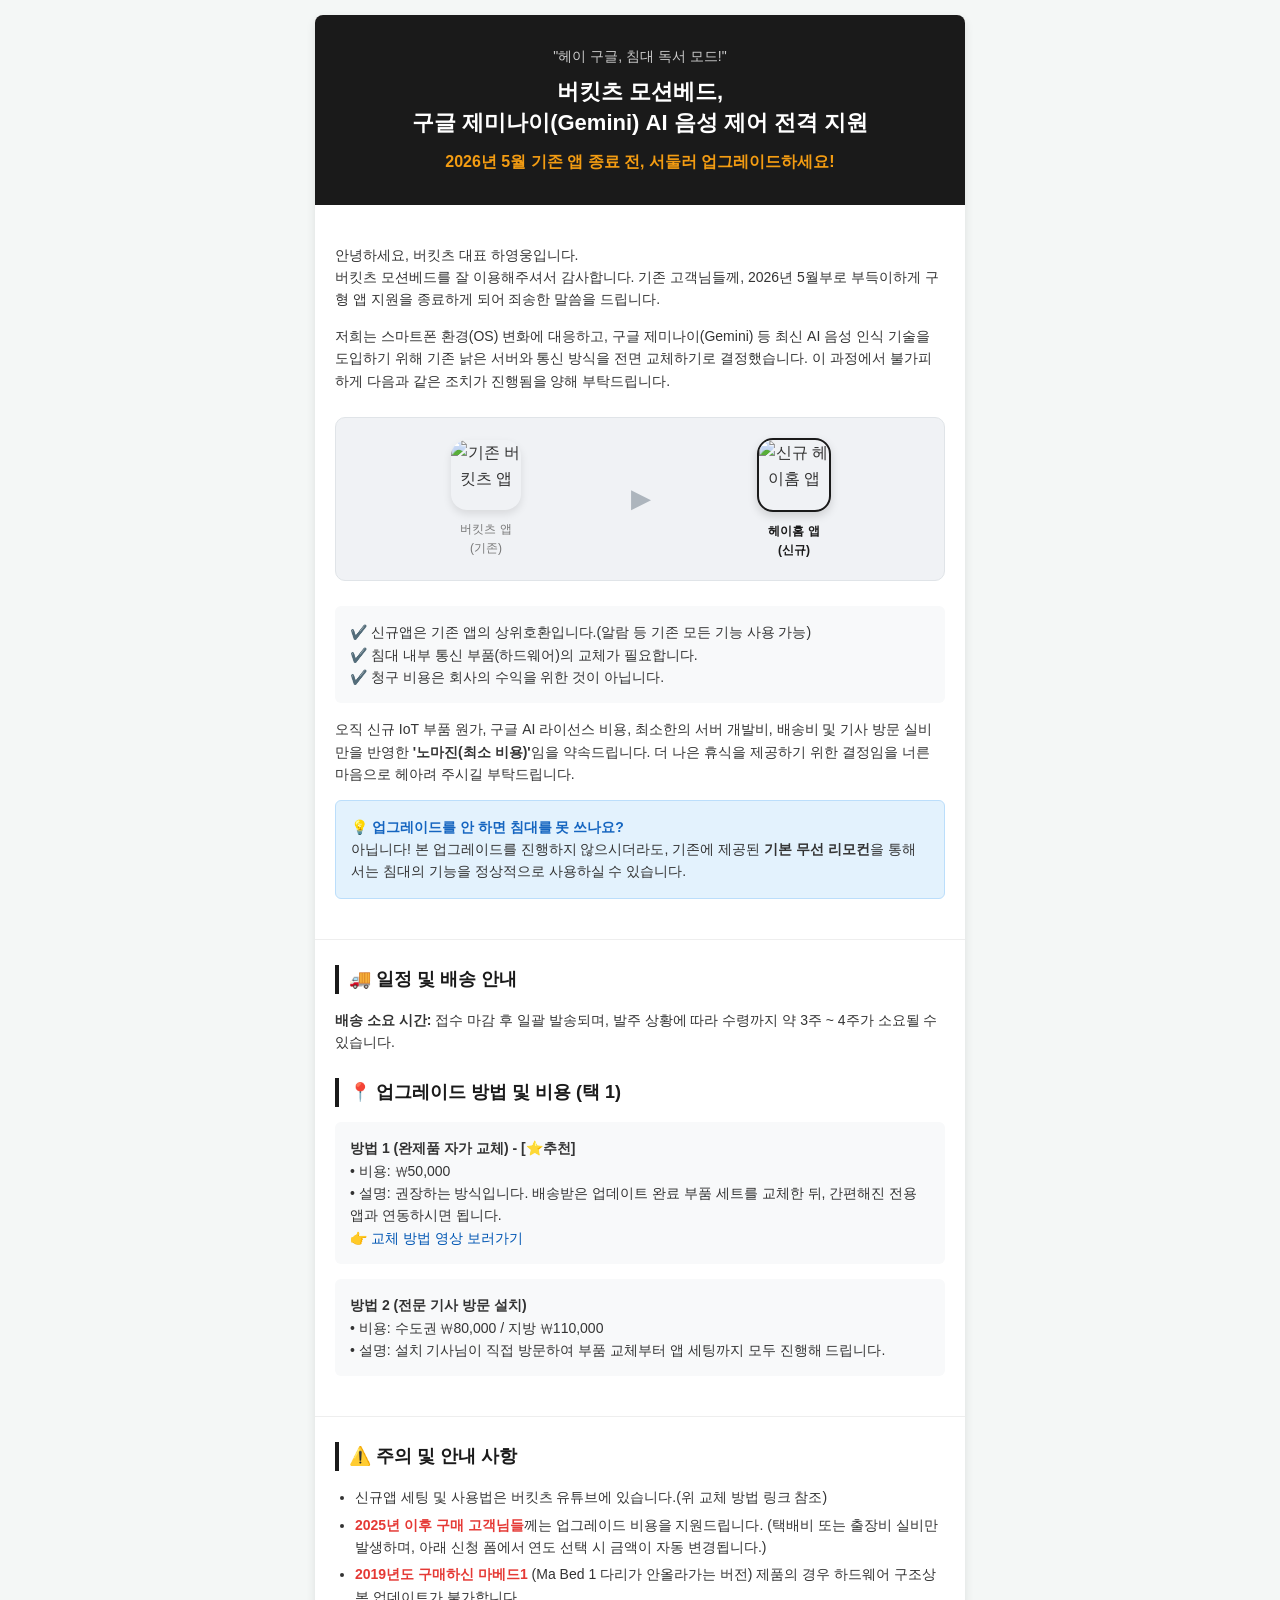
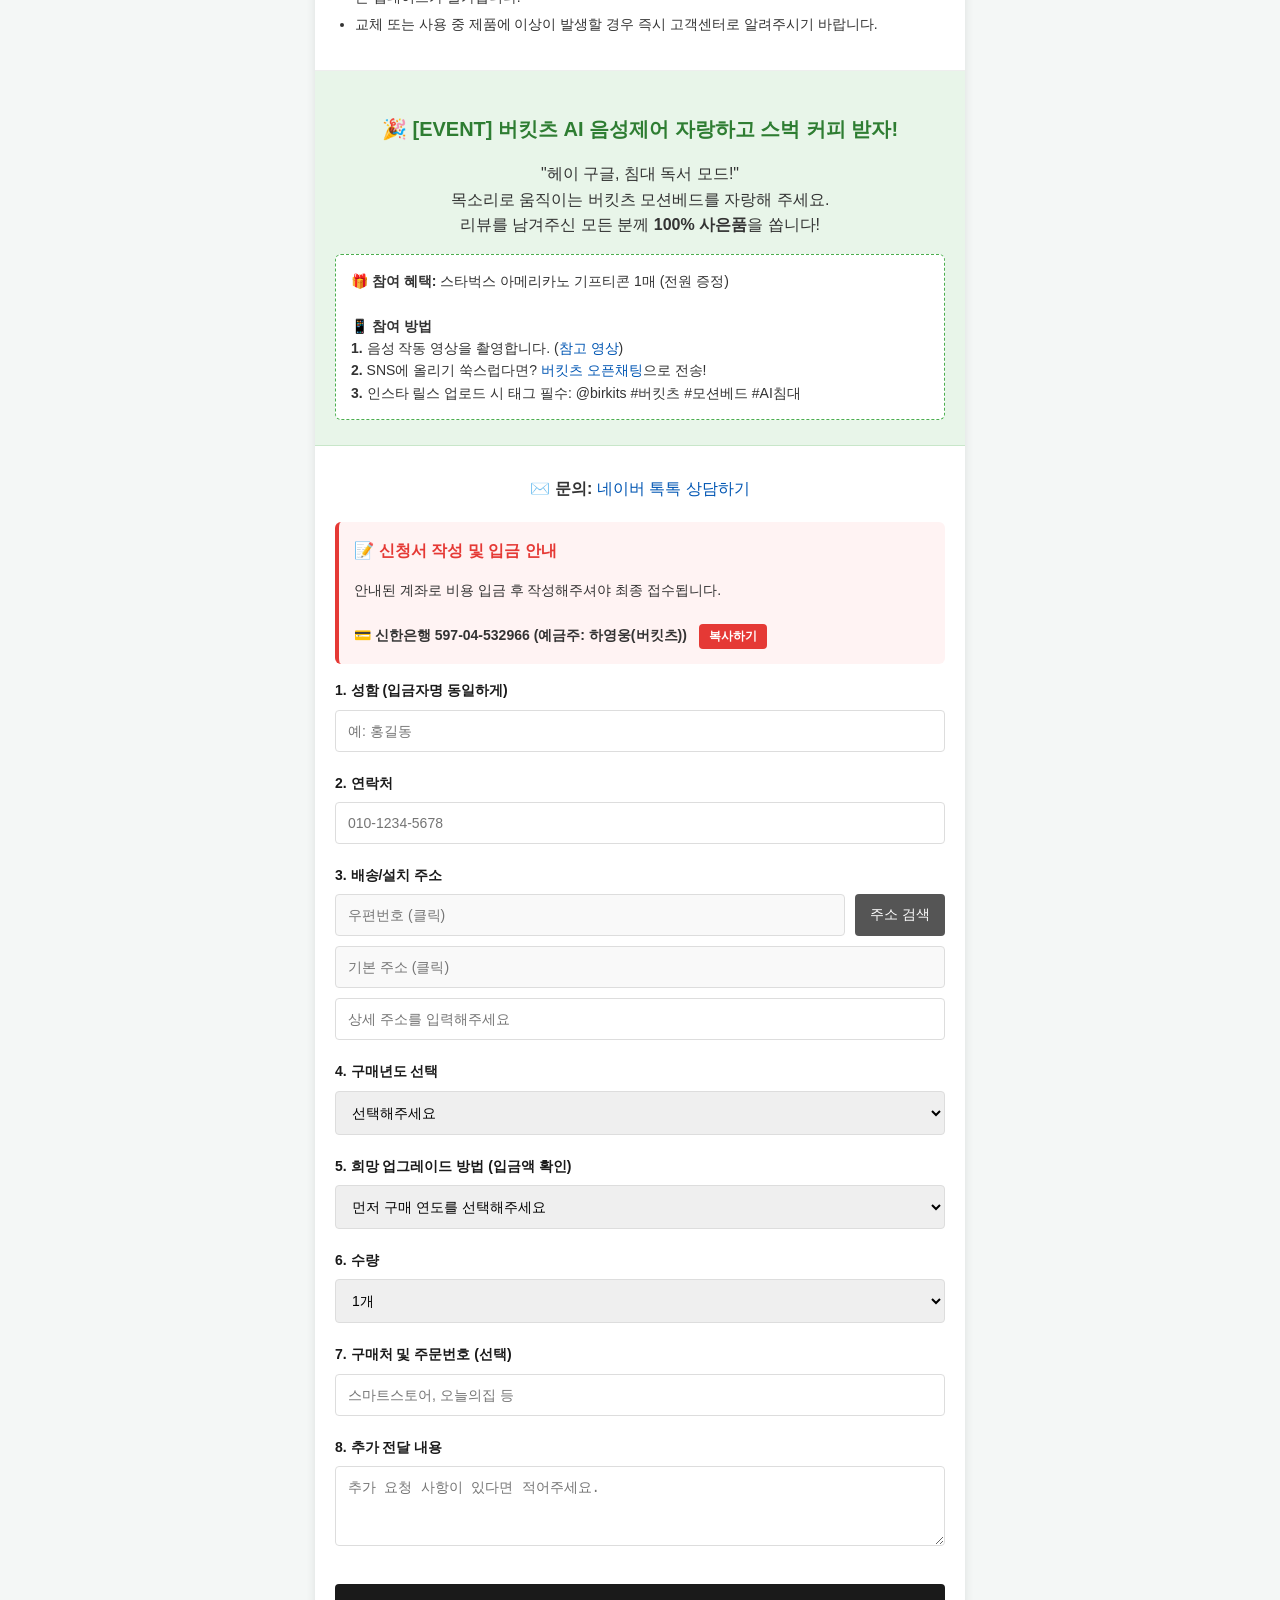
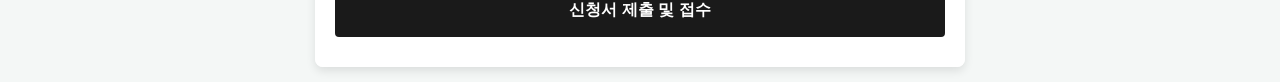
==== index.html @ 63afafa9 "ADDRESS SEARCH CHANGE TO NO POP UP" ====
<!DOCTYPE html>
<html>
<head>
  <meta name="viewport" content="width=device-width, initial-scale=1.0, maximum-scale=1.0, user-scalable=no">
  <base target="_top">
  <script src="//t1.daumcdn.net/mapjsapi/bundle/postcode/prod/postcode.v2.js"></script>
  <style>
    body { font-family: 'Pretendard', 'Noto Sans KR', sans-serif; background-color: #f4f7f6; margin: 0; padding: 15px; color: #333; line-height: 1.6; }
    .container { max-width: 650px; margin: 0 auto; background: #fff; border-radius: 8px; box-shadow: 0 4px 10px rgba(0,0,0,0.1); overflow: hidden; }
    
    /* 헤더 */
    .header { background: #1a1a1a; color: #fff; padding: 30px 20px; text-align: center; }
    .header p { margin: 0 0 10px 0; color: #ccc; font-size: 14px; }
    .header h1 { font-size: 22px; margin: 0 0 10px 0; word-break: keep-all; line-height: 1.4; }
    .header .subtitle { color: #f39c12; font-weight: bold; font-size: 16px; margin: 0; }

    /* 본문 섹션 */
    .section { padding: 25px 20px; border-bottom: 1px solid #eee; }
    .section h2 { font-size: 18px; color: #1a1a1a; border-left: 4px solid #1a1a1a; padding-left: 10px; margin-top: 0; margin-bottom: 15px; }
    .content-box { background: #f8f9fa; padding: 15px; border-radius: 6px; margin-bottom: 15px; font-size: 14px; }
    
    /* 텍스트 스타일 */
    .highlight { color: #e53935; font-weight: bold; }
    .text-sm { font-size: 13px; color: #666; }
    ul { padding-left: 20px; margin: 10px 0; font-size: 14px; }
    li { margin-bottom: 5px; }
    a { color: #0056b3; text-decoration: none; }
    a:hover { text-decoration: underline; }

    /* 이벤트 섹션 */
    .event-section { background: #e8f5e9; padding: 25px 20px; text-align: center; border-bottom: 1px solid #c8e6c9; }
    .event-section h2 { border: none; color: #2e7d32; margin-bottom: 10px; font-size: 20px; font-weight: bold;}
    .event-box { background: #fff; padding: 15px; border-radius: 6px; text-align: left; font-size: 14px; border: 1px dashed #4caf50; }

    /* 폼 스타일 */
    .form-section { padding: 30px 20px; background: #fff; }
    .form-group { margin-bottom: 20px; }
    label { display: block; font-weight: bold; margin-bottom: 8px; font-size: 14px; color: #1a1a1a; }
    input[type="text"], input[type="tel"], select, textarea { width: 100%; padding: 12px; border: 1px solid #ddd; border-radius: 4px; box-sizing: border-box; font-size: 14px; transition: border-color 0.2s; }
    input:focus, select:focus, textarea:focus { border-color: #1a1a1a; outline: none; }
    textarea { resize: vertical; height: 80px; }
    .address-group { display: flex; gap: 10px; margin-bottom: 10px; }
    .address-group input { flex: 1; }
    .btn-search { background: #555; color: #fff; border: none; padding: 12px 15px; border-radius: 4px; cursor: pointer; white-space: nowrap; font-size: 14px; }
    
    /* 버튼 */
    .btn-submit { width: 100%; background: #1a1a1a; color: #fff; font-size: 16px; font-weight: bold; padding: 16px; border: none; border-radius: 4px; cursor: pointer; margin-top: 10px; transition: background 0.3s; }
    .btn-submit:hover { background: #333; }
    .loading { display: none; text-align: center; font-weight: bold; color: #0056b3; margin-top: 15px; }
  </style>
</head>
<body>

<div class="container">
  
  <div class="header">
    <p>"헤이 구글, 침대 독서 모드!"</p>
    <h1>버킷츠 모션베드,<br>구글 제미나이(Gemini) AI 음성 제어 전격 지원</h1>
    <p class="subtitle">2026년 5월 기존 앱 종료 전, 서둘러 업그레이드하세요!</p>
  </div>

  <div class="section">
    <p style="font-size: 14px;">안녕하세요, 버킷츠 대표 하영웅입니다.<br>
    버킷츠 모션베드를 잘 이용해주셔서 감사합니다. 기존 고객님들께, 2026년 5월부로 부득이하게 구형 앱 지원을 종료하게 되어 죄송한 말씀을 드립니다.</p>
    <p style="font-size: 14px;">저희는 스마트폰 환경(OS) 변화에 대응하고, 구글 제미나이(Gemini) 등 최신 AI 음성 인식 기술을 도입하기 위해 기존 낡은 서버와 통신 방식을 전면 교체하기로 결정했습니다. 이 과정에서 불가피하게 다음과 같은 조치가 진행됨을 양해 부탁드립니다.</p>
    
    <div style="display: flex; align-items: center; justify-content: center; gap: 15px; margin: 25px 0; padding: 20px; background: #f0f2f5; border-radius: 10px; border: 1px solid #e0e4e8;">
      <div style="text-align: center; flex: 1;">
        <img src="https://cdn.imweb.me/upload/S20200605c662225337cc8/641d1a7132248.png" alt="기존 버킷츠 앱" style="width: 70px; height: 70px; border-radius: 16px; box-shadow: 0 4px 8px rgba(0,0,0,0.1); display: block; margin: 0 auto;">
        <p style="font-size: 12px; margin-top: 10px; color: #777; margin-bottom: 0;">버킷츠 앱<br>(기존)</p>
      </div>
      <div style="font-size: 24px; color: #adb5bd; font-weight: bold;">▶</div>
      <div style="text-align: center; flex: 1;">
        <img src="https://cdn.imweb.me/upload/S20200605c662225337cc8/693b10092d0df.png" alt="신규 헤이홈 앱" style="width: 70px; height: 70px; border-radius: 16px; box-shadow: 0 4px 10px rgba(0,0,0,0.15); display: block; margin: 0 auto; border: 2px solid #1a1a1a;">
        <p style="font-size: 12px; margin-top: 10px; color: #1a1a1a; font-weight: bold; margin-bottom: 0;">헤이홈 앱<br>(신규)</p>
      </div>
    </div>

    <div class="content-box">
      ✔️ 신규앱은 기존 앱의 상위호환입니다.(알람 등 기존 모든 기능 사용 가능)<br>
      ✔️ 침대 내부 통신 부품(하드웨어)의 교체가 필요합니다.<br>
      ✔️ 청구 비용은 회사의 수익을 위한 것이 아닙니다.
    </div>
    
    <p style="font-size: 14px;">오직 신규 IoT 부품 원가, 구글 AI 라이선스 비용, 최소한의 서버 개발비, 배송비 및 기사 방문 실비만을 반영한 <strong>'노마진(최소 비용)'</strong>임을 약속드립니다. 더 나은 휴식을 제공하기 위한 결정임을 너른 마음으로 헤아려 주시길 부탁드립니다.</p>

    <div class="content-box" style="background: #e3f2fd; border: 1px solid #bbdefb;">
      <strong style="color:#1565c0;">💡 업그레이드를 안 하면 침대를 못 쓰나요?</strong><br>
      아닙니다! 본 업그레이드를 진행하지 않으시더라도, 기존에 제공된 <strong>기본 무선 리모컨</strong>을 통해서는 침대의 기능을 정상적으로 사용하실 수 있습니다.
    </div>
  </div>

  <div class="section">
    <h2>🚚 일정 및 배송 안내</h2>
    <p style="font-size: 14px;"><strong>배송 소요 시간:</strong> 접수 마감 후 일괄 발송되며, 발주 상황에 따라 수령까지 약 3주 ~ 4주가 소요될 수 있습니다.</p>

    <h2 style="margin-top: 25px;">📍 업그레이드 방법 및 비용 (택 1)</h2>
    <div class="content-box">
      <strong>방법 1 (완제품 자가 교체) - [⭐추천]</strong><br>
      • 비용: ₩50,000<br>
      • 설명: 권장하는 방식입니다. 배송받은 업데이트 완료 부품 세트를 교체한 뒤, 간편해진 전용 앱과 연동하시면 됩니다.<br>
      👉 <a href="https://www.youtube.com/playlist?list=PLboNdt4aMe3_INiirhYfrozBYRN7DJgL8" target="_blank">교체 방법 영상 보러가기</a>
    </div>
    <div class="content-box">
      <strong>방법 2 (전문 기사 방문 설치)</strong><br>
      • 비용: 수도권 ₩80,000 / 지방 ₩110,000<br>
      • 설명: 설치 기사님이 직접 방문하여 부품 교체부터 앱 세팅까지 모두 진행해 드립니다.
    </div>
  </div>

  <div class="section">
    <h2>⚠️ 주의 및 안내 사항</h2>
    <ul>
      <li>신규앱 세팅 및 사용법은 버킷츠 유튜브에 있습니다.(위 교체 방법 링크 참조)</li>
      <li><span class="highlight">2025년 이후 구매 고객님들</span>께는 업그레이드 비용을 지원드립니다. (택배비 또는 출장비 실비만 발생하며, 아래 신청 폼에서 연도 선택 시 금액이 자동 변경됩니다.)</li>
      <li><span class="highlight">2019년도 구매하신 마베드1</span> (Ma Bed 1 다리가 안올라가는 버전) 제품의 경우 하드웨어 구조상 본 업데이트가 불가합니다.</li>
      <li>교체 또는 사용 중 제품에 이상이 발생할 경우 즉시 고객센터로 알려주시기 바랍니다.</li>
    </ul>
  </div>

  <div class="event-section">
    <h2>🎉 [EVENT] 버킷츠 AI 음성제어 자랑하고 스벅 커피 받자!</h2>
    <p>"헤이 구글, 침대 독서 모드!"<br>목소리로 움직이는 버킷츠 모션베드를 자랑해 주세요.<br>리뷰를 남겨주신 모든 분께 <strong> 100% 사은품</strong>을 쏩니다!</p>
    <div class="event-box">
      🎁 <strong>참여 혜택:</strong> 스타벅스 아메리카노 기프티콘 1매 (전원 증정)<br><br>
      📱 <strong>참여 방법</strong><br>
      <strong>1.</strong> 음성 작동 영상을 촬영합니다. (<a href="https://www.instagram.com/reel/DWtVbVtEmWe/?utm_source=ig_web_copy_link&igsh=MzRlODBiNWFlZA==" target="_blank">참고 영상</a>)<br>
      <strong>2.</strong> SNS에 올리기 쑥스럽다면? <a href="https://open.kakao.com/o/sV8F0c4c" target="_blank">버킷츠 오픈채팅</a>으로 전송!<br>
      <strong>3.</strong> 인스타 릴스 업로드 시 태그 필수: @birkits #버킷츠 #모션베드 #AI침대
    </div>
  </div>

  <div class="form-section">
    <div style="text-align: center; margin-bottom: 20px;">
      ✉️ <strong>문의:</strong> <a href="http://talk.naver.com/WCE5B4" target="_blank">네이버 톡톡 상담하기</a>
    </div>

    <div class="content-box" style="border-left: 4px solid #e53935; background: #fff3f3;">
      <h3 style="margin-top: 0; color: #e53935;">📝 신청서 작성 및 입금 안내</h3>
      안내된 계좌로 비용 입금 후 작성해주셔야 최종 접수됩니다.<br><br>
      💳 <strong>신한은행 597-04-532966 (예금주: 하영웅(버킷츠))</strong>
      <button type="button" onclick="copyAccount()" style="margin-left: 8px; padding: 4px 10px; font-size: 12px; background-color: #e53935; color: #fff; border: none; border-radius: 4px; cursor: pointer; font-weight: bold; vertical-align: middle;">복사하기</button>
    </div>

    <form id="upgradeForm" onsubmit="submitForm(event)">
      <div class="form-group">
        <label>1. 성함 (입금자명 동일하게)</label>
        <input type="text" name="name" required placeholder="예: 홍길동">
      </div>

      <div class="form-group">
        <label>2. 연락처</label>
        <input type="tel" name="phone" required placeholder="010-1234-5678">
      </div>

      <div class="form-group">
        <label>3. 배송/설치 주소</label>
        <div class="address-group">
          <input type="text" id="zipcode" name="zipcode" placeholder="우편번호 (클릭)" readonly required onclick="openDaumPostcode()" style="cursor: pointer; background-color: #f9f9f9;">
          <button type="button" class="btn-search" onclick="openDaumPostcode()">주소 검색</button>
        </div>
        <input type="text" id="address" name="address" placeholder="기본 주소 (클릭)" readonly required onclick="openDaumPostcode()" style="margin-bottom: 10px; cursor: pointer; background-color: #f9f9f9;">
        <input type="text" id="detailAddress" name="detailAddress" placeholder="상세 주소를 입력해주세요" required>
        
        <div id="wrap" style="display:none; border:1px solid #ddd; width:100%; height:300px; margin-top:5px; position:relative;">
          <img src="//t1.daumcdn.net/postcode/resource/images/close.png" id="btnFoldWrap" style="cursor:pointer; position:absolute; right:0px; top:-1px; z-index:1" onclick="foldDaumPostcode()" alt="접기 버튼">
        </div>
      </div>

      <div class="form-group">
        <label>4. 구매년도 선택</label>
        <select id="purchaseYear" name="purchaseYear" onchange="updateOptions()" required>
          <option value="" disabled selected>선택해주세요</option>
          <option value="2025년 이후">2025년 이후 구매 (비용 지원 대상)</option>
          <option value="2024년 이전">2024년 이전 구매</option>
        </select>
      </div>

      <div class="form-group">
        <label>5. 희망 업그레이드 방법 (입금액 확인)</label>
        <select id="upgradeOption" name="upgradeOption" required>
          <option value="" disabled selected>먼저 구매 연도를 선택해주세요</option>
        </select>
      </div>

      <div class="form-group">
        <label>6. 수량</label>
        <select name="quantity" required>
          <option value="1" selected>1개</option>
          <option value="2">2개</option>
          <option value="3">3개</option>
        </select>
      </div>

      <div class="form-group">
        <label>7. 구매처 및 주문번호 (선택)</label>
        <input type="text" name="orderInfo" placeholder="스마트스토어, 오늘의집 등">
      </div>

      <div class="form-group">
        <label>8. 추가 전달 내용</label>
        <textarea name="comments" placeholder="추가 요청 사항이 있다면 적어주세요."></textarea>
      </div>

      <button type="submit" class="btn-submit" id="submitBtn">신청서 제출 및 접수</button>
      <div class="loading" id="loadingMsg">데이터를 전송 중입니다...</div>
    </form>
  </div>
</div>

<script>
  function copyAccount() {
    var textArea = document.createElement("textarea");
    textArea.value = "59704532966";
    document.body.appendChild(textArea);
    textArea.select();
    try {
      document.execCommand('copy');
      alert("계좌번호(59704532966)가 복사되었습니다!");
    } catch (err) {
      alert("복사 실패. 번호를 직접 복사해주세요.");
    }
    document.body.removeChild(textArea);
  }

  var element_wrap = document.getElementById('wrap');
  function foldDaumPostcode() { element_wrap.style.display = 'none'; }

  function openDaumPostcode() {
      var currentScroll = Math.max(document.body.scrollTop, document.documentElement.scrollTop);
      new daum.Postcode({
          oncomplete: function(data) {
              document.getElementById('zipcode').value = data.zonecode;
              document.getElementById('address').value = data.address;
              document.getElementById('detailAddress').focus();
              element_wrap.style.display = 'none';
              document.body.scrollTop = currentScroll;
          },
          onresize : function(size) { element_wrap.style.height = size.height+'px'; },
          width : '100%', height : '100%'
      }).embed(element_wrap);
      element_wrap.style.display = 'block';
  }

  function updateOptions() {
    var year = document.getElementById("purchaseYear").value;
    var optionSelect = document.getElementById("upgradeOption");
    optionSelect.innerHTML = "";
    var basePrice = (year === "2025년 이후") ? 10000 : 50000;
    var sudoPrice = basePrice + 30000;
    var jibangPrice = basePrice + 60000;
    optionSelect.options.add(new Option("방법 1. 완제품 자가 교체 (₩" + basePrice.toLocaleString() + " 입금)", "자가교체(" + basePrice.toLocaleString() + ")"));
    optionSelect.options.add(new Option("방법 2. 기사 방문 설치 - 수도권 (₩" + sudoPrice.toLocaleString() + " 입금)", "방문-수도권(" + sudoPrice.toLocaleString() + ")"));
    optionSelect.options.add(new Option("방법 3. 기사 방문 설치 - 지방 (₩" + jibangPrice.toLocaleString() + " 입금)", "방문-지방(" + jibangPrice.toLocaleString() + ")"));
  }

  function submitForm(event) {
    event.preventDefault();
    document.getElementById('submitBtn').style.display = 'none';
    document.getElementById('loadingMsg').style.display = 'block';
    var form = document.getElementById('upgradeForm');
    var googleAppScriptUrl = "https://script.google.com/macros/s/AKfycbx2lmYhfX2Ey2Q192iOE2PfyTRnP8xEVYKa4at9sElzZoVyQkmvH3BFohvnhB8ba2lp/exec";
    fetch(googleAppScriptUrl, {
      method: 'POST',
      body: new URLSearchParams(new FormData(form))
    })
    .then(response => response.json())
    .then(result => {
      if(result.result === "success") {
        alert("신청이 완료되었습니다! 입금 확인 후 순차 발송됩니다.");
        form.reset();
        window.scrollTo(0, 0);
      } else { alert("서버 오류가 발생했습니다."); }
    })
    .catch(error => { alert("전송 지연이 발생했습니다. 톡톡으로 문의주세요."); })
    .finally(() => {
      document.getElementById('submitBtn').style.display = 'block';
      document.getElementById('loadingMsg').style.display = 'none';
    });
  }
</script>

</body>
</html>
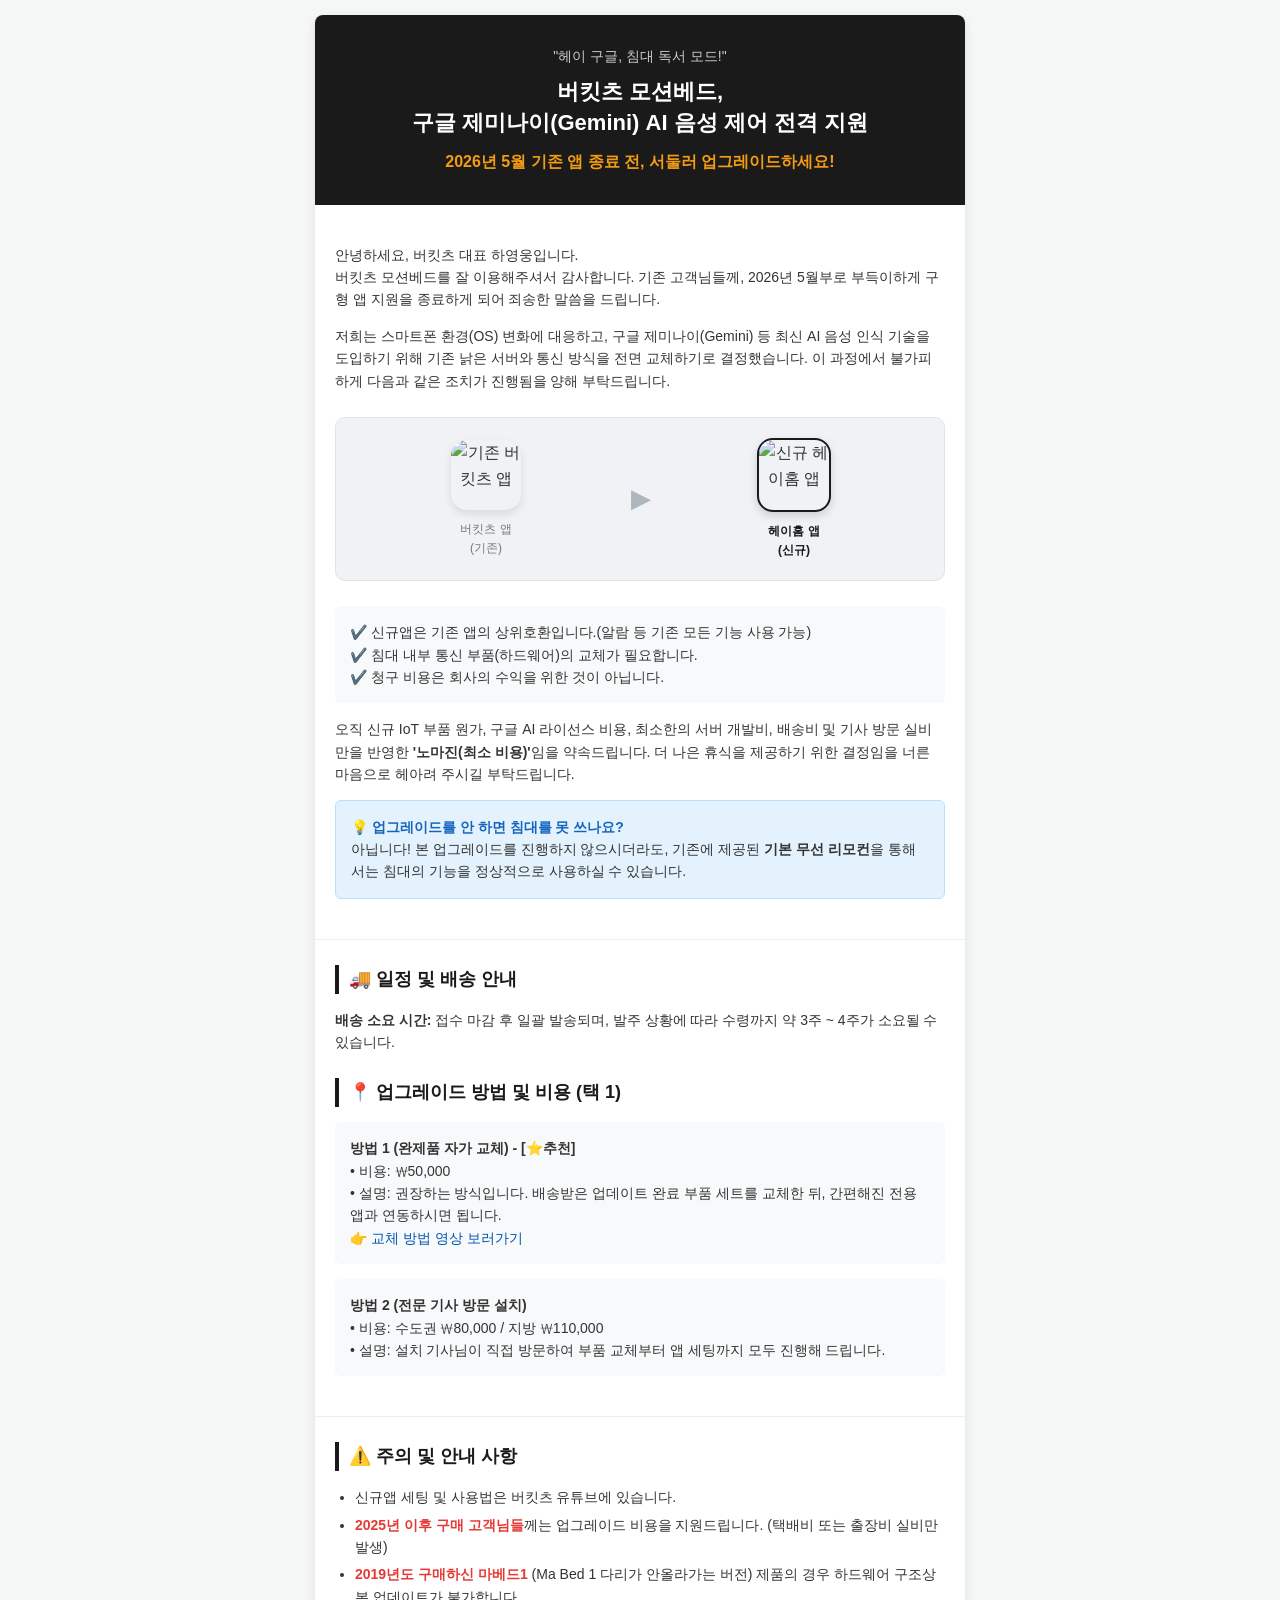
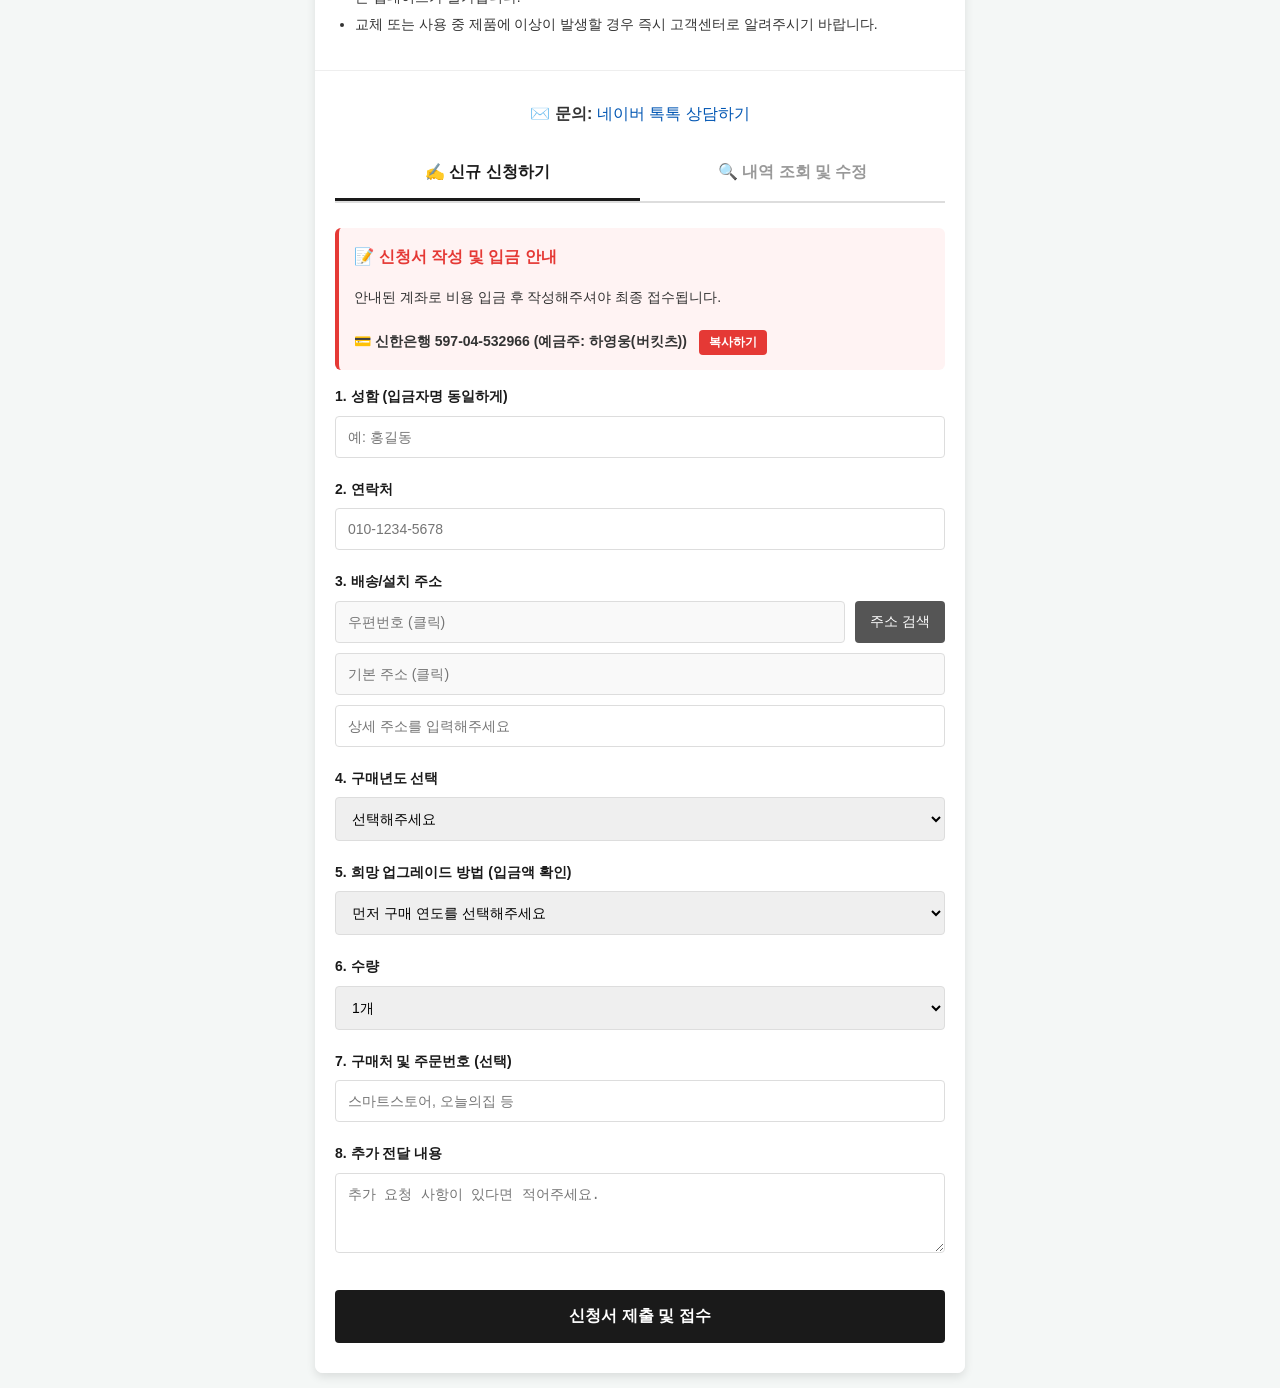
==== commit 1757d12f: "Change 'Hello World' to 'Goodbye World'" ====
--- a/index.html
+++ b/index.html
@@ -43,6 +43,16 @@
     .address-group input { flex: 1; }
     .btn-search { background: #555; color: #fff; border: none; padding: 12px 15px; border-radius: 4px; cursor: pointer; white-space: nowrap; font-size: 14px; }
     
+    /* 탭 메뉴 스타일 */
+    .tab-container { display: flex; margin-bottom: 25px; border-bottom: 2px solid #ddd; }
+    .tab-btn { flex: 1; padding: 15px; background: #fff; border: none; font-size: 16px; font-weight: bold; color: #999; cursor: pointer; border-bottom: 3px solid transparent; transition: all 0.3s ease; }
+    .tab-btn.active { color: #1a1a1a; border-bottom: 3px solid #1a1a1a; }
+    
+    /* 조회 박스 */
+    .search-box { background: #f0f2f5; padding: 20px; border-radius: 8px; margin-bottom: 25px; text-align: center; }
+    .search-box input { margin-bottom: 10px; }
+    .btn-search-action { width: 100%; background: #0056b3; color: white; padding: 14px; border: none; border-radius: 4px; font-weight: bold; font-size: 15px; cursor: pointer; margin-top: 5px; }
+
     /* 버튼 */
     .btn-submit { width: 100%; background: #1a1a1a; color: #fff; font-size: 16px; font-weight: bold; padding: 16px; border: none; border-radius: 4px; cursor: pointer; margin-top: 10px; transition: background 0.3s; }
     .btn-submit:hover { background: #333; }
@@ -111,104 +121,114 @@
   <div class="section">
     <h2>⚠️ 주의 및 안내 사항</h2>
     <ul>
-      <li>신규앱 세팅 및 사용법은 버킷츠 유튜브에 있습니다.(위 교체 방법 링크 참조)</li>
-      <li><span class="highlight">2025년 이후 구매 고객님들</span>께는 업그레이드 비용을 지원드립니다. (택배비 또는 출장비 실비만 발생하며, 아래 신청 폼에서 연도 선택 시 금액이 자동 변경됩니다.)</li>
+      <li>신규앱 세팅 및 사용법은 버킷츠 유튜브에 있습니다.</li>
+      <li><span class="highlight">2025년 이후 구매 고객님들</span>께는 업그레이드 비용을 지원드립니다. (택배비 또는 출장비 실비만 발생)</li>
       <li><span class="highlight">2019년도 구매하신 마베드1</span> (Ma Bed 1 다리가 안올라가는 버전) 제품의 경우 하드웨어 구조상 본 업데이트가 불가합니다.</li>
       <li>교체 또는 사용 중 제품에 이상이 발생할 경우 즉시 고객센터로 알려주시기 바랍니다.</li>
     </ul>
   </div>
 
-  <div class="event-section">
-    <h2>🎉 [EVENT] 버킷츠 AI 음성제어 자랑하고 스벅 커피 받자!</h2>
-    <p>"헤이 구글, 침대 독서 모드!"<br>목소리로 움직이는 버킷츠 모션베드를 자랑해 주세요.<br>리뷰를 남겨주신 모든 분께 <strong> 100% 사은품</strong>을 쏩니다!</p>
-    <div class="event-box">
-      🎁 <strong>참여 혜택:</strong> 스타벅스 아메리카노 기프티콘 1매 (전원 증정)<br><br>
-      📱 <strong>참여 방법</strong><br>
-      <strong>1.</strong> 음성 작동 영상을 촬영합니다. (<a href="https://www.instagram.com/reel/DWtVbVtEmWe/?utm_source=ig_web_copy_link&igsh=MzRlODBiNWFlZA==" target="_blank">참고 영상</a>)<br>
-      <strong>2.</strong> SNS에 올리기 쑥스럽다면? <a href="https://open.kakao.com/o/sV8F0c4c" target="_blank">버킷츠 오픈채팅</a>으로 전송!<br>
-      <strong>3.</strong> 인스타 릴스 업로드 시 태그 필수: @birkits #버킷츠 #모션베드 #AI침대
-    </div>
-  </div>
-
   <div class="form-section">
     <div style="text-align: center; margin-bottom: 20px;">
       ✉️ <strong>문의:</strong> <a href="http://talk.naver.com/WCE5B4" target="_blank">네이버 톡톡 상담하기</a>
     </div>
 
-    <div class="content-box" style="border-left: 4px solid #e53935; background: #fff3f3;">
-      <h3 style="margin-top: 0; color: #e53935;">📝 신청서 작성 및 입금 안내</h3>
-      안내된 계좌로 비용 입금 후 작성해주셔야 최종 접수됩니다.<br><br>
-      💳 <strong>신한은행 597-04-532966 (예금주: 하영웅(버킷츠))</strong>
-      <button type="button" onclick="copyAccount()" style="margin-left: 8px; padding: 4px 10px; font-size: 12px; background-color: #e53935; color: #fff; border: none; border-radius: 4px; cursor: pointer; font-weight: bold; vertical-align: middle;">복사하기</button>
-    </div>
-
-    <form id="upgradeForm" onsubmit="submitForm(event)">
-      <div class="form-group">
-        <label>1. 성함 (입금자명 동일하게)</label>
-        <input type="text" name="name" required placeholder="예: 홍길동">
+    <div class="tab-container">
+      <button class="tab-btn active" id="tabSubmit" onclick="switchTab('submit')">✍️ 신규 신청하기</button>
+      <button class="tab-btn" id="tabSearch" onclick="switchTab('search')">🔍 내역 조회 및 수정</button>
+    </div>
+
+    <div id="searchBox" class="search-box" style="display: none;">
+      <p style="margin-top: 0; font-weight: bold; color: #1a1a1a;">신청 시 입력한 정보를 입력해주세요.</p>
+      <input type="text" id="searchName" placeholder="성함 입력">
+      <input type="tel" id="searchPhone" placeholder="연락처 (010-XXXX-XXXX)">
+      <button class="btn-search-action" id="searchBtn" onclick="searchApplication()">내역 조회하기</button>
+      <div id="searchLoading" class="loading" style="display:none; color: #0056b3;">조회 중입니다...</div>
+    </div>
+
+    <div id="formContainer">
+      <div class="content-box" style="border-left: 4px solid #e53935; background: #fff3f3;" id="noticeBox">
+        <h3 style="margin-top: 0; color: #e53935;">📝 신청서 작성 및 입금 안내</h3>
+        안내된 계좌로 비용 입금 후 작성해주셔야 최종 접수됩니다.<br><br>
+        💳 <strong>신한은행 597-04-532966 (예금주: 하영웅(버킷츠))</strong>
+        <button type="button" onclick="copyAccount()" style="margin-left: 8px; padding: 4px 10px; font-size: 12px; background-color: #e53935; color: #fff; border: none; border-radius: 4px; cursor: pointer; font-weight: bold; vertical-align: middle;">복사하기</button>
       </div>
 
-      <div class="form-group">
-        <label>2. 연락처</label>
-        <input type="tel" name="phone" required placeholder="010-1234-5678">
-      </div>
-
-      <div class="form-group">
-        <label>3. 배송/설치 주소</label>
-        <div class="address-group">
-          <input type="text" id="zipcode" name="zipcode" placeholder="우편번호 (클릭)" readonly required onclick="openDaumPostcode()" style="cursor: pointer; background-color: #f9f9f9;">
-          <button type="button" class="btn-search" onclick="openDaumPostcode()">주소 검색</button>
-        </div>
-        <input type="text" id="address" name="address" placeholder="기본 주소 (클릭)" readonly required onclick="openDaumPostcode()" style="margin-bottom: 10px; cursor: pointer; background-color: #f9f9f9;">
-        <input type="text" id="detailAddress" name="detailAddress" placeholder="상세 주소를 입력해주세요" required>
-        
-        <div id="wrap" style="display:none; border:1px solid #ddd; width:100%; height:300px; margin-top:5px; position:relative;">
-          <img src="//t1.daumcdn.net/postcode/resource/images/close.png" id="btnFoldWrap" style="cursor:pointer; position:absolute; right:0px; top:-1px; z-index:1" onclick="foldDaumPostcode()" alt="접기 버튼">
-        </div>
-      </div>
-
-      <div class="form-group">
-        <label>4. 구매년도 선택</label>
-        <select id="purchaseYear" name="purchaseYear" onchange="updateOptions()" required>
-          <option value="" disabled selected>선택해주세요</option>
-          <option value="2025년 이후">2025년 이후 구매 (비용 지원 대상)</option>
-          <option value="2024년 이전">2024년 이전 구매</option>
-        </select>
-      </div>
-
-      <div class="form-group">
-        <label>5. 희망 업그레이드 방법 (입금액 확인)</label>
-        <select id="upgradeOption" name="upgradeOption" required>
-          <option value="" disabled selected>먼저 구매 연도를 선택해주세요</option>
-        </select>
-      </div>
-
-      <div class="form-group">
-        <label>6. 수량</label>
-        <select name="quantity" required>
-          <option value="1" selected>1개</option>
-          <option value="2">2개</option>
-          <option value="3">3개</option>
-        </select>
-      </div>
-
-      <div class="form-group">
-        <label>7. 구매처 및 주문번호 (선택)</label>
-        <input type="text" name="orderInfo" placeholder="스마트스토어, 오늘의집 등">
-      </div>
-
-      <div class="form-group">
-        <label>8. 추가 전달 내용</label>
-        <textarea name="comments" placeholder="추가 요청 사항이 있다면 적어주세요."></textarea>
-      </div>
-
-      <button type="submit" class="btn-submit" id="submitBtn">신청서 제출 및 접수</button>
-      <div class="loading" id="loadingMsg">데이터를 전송 중입니다...</div>
-    </form>
+      <form id="upgradeForm" onsubmit="submitForm(event)">
+        <input type="hidden" id="actionType" name="action" value="submit">
+        <input type="hidden" id="rowIndex" name="rowIndex" value="">
+
+        <div class="form-group">
+          <label>1. 성함 (입금자명 동일하게)</label>
+          <input type="text" id="name" name="name" required placeholder="예: 홍길동">
+        </div>
+
+        <div class="form-group">
+          <label>2. 연락처</label>
+          <input type="tel" id="phone" name="phone" required placeholder="010-1234-5678">
+        </div>
+
+        <div class="form-group">
+          <label>3. 배송/설치 주소</label>
+          <div class="address-group">
+            <input type="text" id="zipcode" name="zipcode" placeholder="우편번호 (클릭)" readonly required onclick="openDaumPostcode()" style="cursor: pointer; background-color: #f9f9f9;">
+            <button type="button" class="btn-search" onclick="openDaumPostcode()">주소 검색</button>
+          </div>
+          <input type="text" id="address" name="address" placeholder="기본 주소 (클릭)" readonly required onclick="openDaumPostcode()" style="margin-bottom: 10px; cursor: pointer; background-color: #f9f9f9;">
+          <input type="text" id="detailAddress" name="detailAddress" placeholder="상세 주소를 입력해주세요" required>
+          
+          <div id="wrap" style="display:none; border:1px solid #ddd; width:100%; height:300px; margin-top:5px; position:relative;">
+            <img src="//t1.daumcdn.net/postcode/resource/images/close.png" id="btnFoldWrap" style="cursor:pointer; position:absolute; right:0px; top:-1px; z-index:1" onclick="foldDaumPostcode()" alt="접기 버튼">
+          </div>
+        </div>
+
+        <div class="form-group">
+          <label>4. 구매년도 선택</label>
+          <select id="purchaseYear" name="purchaseYear" onchange="updateOptions()" required>
+            <option value="" disabled selected>선택해주세요</option>
+            <option value="2025년 이후">2025년 이후 구매 (비용 지원 대상)</option>
+            <option value="2024년 이전">2024년 이전 구매</option>
+          </select>
+        </div>
+
+        <div class="form-group">
+          <label>5. 희망 업그레이드 방법 (입금액 확인)</label>
+          <select id="upgradeOption" name="upgradeOption" required>
+            <option value="" disabled selected>먼저 구매 연도를 선택해주세요</option>
+          </select>
+        </div>
+
+        <div class="form-group">
+          <label>6. 수량</label>
+          <select id="quantity" name="quantity" required>
+            <option value="1" selected>1개</option>
+            <option value="2">2개</option>
+            <option value="3">3개</option>
+          </select>
+        </div>
+
+        <div class="form-group">
+          <label>7. 구매처 및 주문번호 (선택)</label>
+          <input type="text" id="orderInfo" name="orderInfo" placeholder="스마트스토어, 오늘의집 등">
+        </div>
+
+        <div class="form-group">
+          <label>8. 추가 전달 내용</label>
+          <textarea id="comments" name="comments" placeholder="추가 요청 사항이 있다면 적어주세요."></textarea>
+        </div>
+
+        <button type="submit" class="btn-submit" id="submitBtn">신청서 제출 및 접수</button>
+        <div class="loading" id="loadingMsg">데이터를 전송 중입니다...</div>
+      </form>
+    </div>
   </div>
 </div>
 
 <script>
+  // 배포된 구글 앱스 스크립트 웹앱 URL (대표님 URL 그대로 사용)
+  const SCRIPT_URL = "https://script.google.com/macros/s/AKfycbx2lmYhfX2Ey2Q192iOE2PfyTRnP8xEVYKa4at9sElzZoVyQkmvH3BFohvnhB8ba2lp/exec";
+
+  // 계좌번호 복사
   function copyAccount() {
     var textArea = document.createElement("textarea");
     textArea.value = "59704532966";
@@ -217,15 +237,13 @@
     try {
       document.execCommand('copy');
       alert("계좌번호(59704532966)가 복사되었습니다!");
-    } catch (err) {
-      alert("복사 실패. 번호를 직접 복사해주세요.");
-    }
+    } catch (err) { alert("복사 실패. 번호를 직접 복사해주세요."); }
     document.body.removeChild(textArea);
   }
 
+  // 다음 우편번호
   var element_wrap = document.getElementById('wrap');
   function foldDaumPostcode() { element_wrap.style.display = 'none'; }
-
   function openDaumPostcode() {
       var currentScroll = Math.max(document.body.scrollTop, document.documentElement.scrollTop);
       new daum.Postcode({
@@ -242,35 +260,129 @@
       element_wrap.style.display = 'block';
   }
 
+  // 가격 옵션 업데이트
   function updateOptions() {
     var year = document.getElementById("purchaseYear").value;
     var optionSelect = document.getElementById("upgradeOption");
+    var currentValue = optionSelect.value; // 조회 시 기존 선택값 유지를 위해
+    
     optionSelect.innerHTML = "";
-    var basePrice = (year === "2025년 이후") ? 10000 : 50000;
+    var basePrice = (year === "2025년 이후") ? 15000 : 50000; 
     var sudoPrice = basePrice + 30000;
     var jibangPrice = basePrice + 60000;
+    
     optionSelect.options.add(new Option("방법 1. 완제품 자가 교체 (₩" + basePrice.toLocaleString() + " 입금)", "자가교체(" + basePrice.toLocaleString() + ")"));
     optionSelect.options.add(new Option("방법 2. 기사 방문 설치 - 수도권 (₩" + sudoPrice.toLocaleString() + " 입금)", "방문-수도권(" + sudoPrice.toLocaleString() + ")"));
     optionSelect.options.add(new Option("방법 3. 기사 방문 설치 - 지방 (₩" + jibangPrice.toLocaleString() + " 입금)", "방문-지방(" + jibangPrice.toLocaleString() + ")"));
-  }
-
+
+    // 옵션 재생성 후 기존 값이 있다면 복구 시도
+    for(var i=0; i<optionSelect.options.length; i++){
+      if(optionSelect.options[i].value === currentValue) {
+        optionSelect.selectedIndex = i;
+        break;
+      }
+    }
+  }
+
+  // 탭 전환 로직
+  function switchTab(mode) {
+    document.getElementById('tabSubmit').classList.remove('active');
+    document.getElementById('tabSearch').classList.remove('active');
+    document.getElementById('upgradeForm').reset(); // 폼 초기화
+
+    if (mode === 'submit') {
+      document.getElementById('tabSubmit').classList.add('active');
+      document.getElementById('searchBox').style.display = 'none';
+      document.getElementById('formContainer').style.display = 'block';
+      document.getElementById('noticeBox').style.display = 'block';
+      
+      document.getElementById('actionType').value = "submit";
+      document.getElementById('rowIndex').value = "";
+      document.getElementById('submitBtn').innerText = "신청서 제출 및 접수";
+      document.getElementById('submitBtn').style.background = "#1a1a1a";
+    } else {
+      document.getElementById('tabSearch').classList.add('active');
+      document.getElementById('searchBox').style.display = 'block';
+      document.getElementById('formContainer').style.display = 'none'; // 조회 전에는 폼 숨김
+    }
+  }
+
+  // 내역 조회 API 호출
+  function searchApplication() {
+    var searchName = document.getElementById('searchName').value.trim();
+    var searchPhone = document.getElementById('searchPhone').value.trim();
+
+    if(!searchName || !searchPhone) {
+      alert("성함과 연락처를 정확히 입력해주세요.");
+      return;
+    }
+
+    document.getElementById('searchBtn').style.display = 'none';
+    document.getElementById('searchLoading').style.display = 'block';
+
+    var params = new URLSearchParams();
+    params.append('action', 'search');
+    params.append('searchName', searchName);
+    params.append('searchPhone', searchPhone);
+
+    fetch(SCRIPT_URL, { method: 'POST', body: params })
+    .then(response => response.json())
+    .then(result => {
+      if(result.result === "success") {
+        alert("신청 내역을 불러왔습니다. 내용 수정 후 하단의 [저장] 버튼을 눌러주세요.");
+        var d = result.data;
+        
+        // 폼 노출 및 세팅
+        document.getElementById('formContainer').style.display = 'block';
+        document.getElementById('noticeBox').style.display = 'none'; // 수정 시에는 입금안내 숨김
+        document.getElementById('actionType').value = "update";
+        document.getElementById('rowIndex').value = d.rowIndex;
+        document.getElementById('submitBtn').innerText = "✅ 수정사항 저장하기";
+        document.getElementById('submitBtn').style.background = "#0056b3";
+
+        // 데이터 맵핑
+        document.getElementById('name').value = d.name;
+        document.getElementById('phone').value = d.phone;
+        document.getElementById('zipcode').value = d.zipcode;
+        document.getElementById('address').value = d.address;
+        document.getElementById('detailAddress').value = d.detailAddress;
+        document.getElementById('purchaseYear').value = d.purchaseYear;
+        updateOptions(); // 연도에 맞춰 옵션 리스트 생성
+        document.getElementById('upgradeOption').value = d.upgradeOption;
+        document.getElementById('quantity').value = d.quantity;
+        document.getElementById('orderInfo').value = d.orderInfo;
+        document.getElementById('comments').value = d.comments;
+        
+      } else {
+        alert(result.message || "내역을 찾을 수 없습니다.");
+      }
+    })
+    .catch(error => { alert("조회 중 통신 오류가 발생했습니다."); })
+    .finally(() => {
+      document.getElementById('searchBtn').style.display = 'block';
+      document.getElementById('searchLoading').style.display = 'none';
+    });
+  }
+
+  // 제출 및 수정 통신
   function submitForm(event) {
     event.preventDefault();
     document.getElementById('submitBtn').style.display = 'none';
     document.getElementById('loadingMsg').style.display = 'block';
+    
     var form = document.getElementById('upgradeForm');
-    var googleAppScriptUrl = "https://script.google.com/macros/s/AKfycbx2lmYhfX2Ey2Q192iOE2PfyTRnP8xEVYKa4at9sElzZoVyQkmvH3BFohvnhB8ba2lp/exec";
-    fetch(googleAppScriptUrl, {
+    
+    fetch(SCRIPT_URL, {
       method: 'POST',
       body: new URLSearchParams(new FormData(form))
     })
     .then(response => response.json())
     .then(result => {
       if(result.result === "success") {
-        alert("신청이 완료되었습니다! 입금 확인 후 순차 발송됩니다.");
-        form.reset();
-        window.scrollTo(0, 0);
-      } else { alert("서버 오류가 발생했습니다."); }
+        var isUpdate = (document.getElementById('actionType').value === 'update');
+        alert(isUpdate ? "✅ 신청 내역이 수정되었습니다." : "🎉 신청이 완료되었습니다! 입금 확인 후 순차 발송됩니다.");
+        location.reload(); // 성공 시 페이지 새로고침
+      } else { alert("서버 오류가 발생했습니다: " + result.message); }
     })
     .catch(error => { alert("전송 지연이 발생했습니다. 톡톡으로 문의주세요."); })
     .finally(() => {
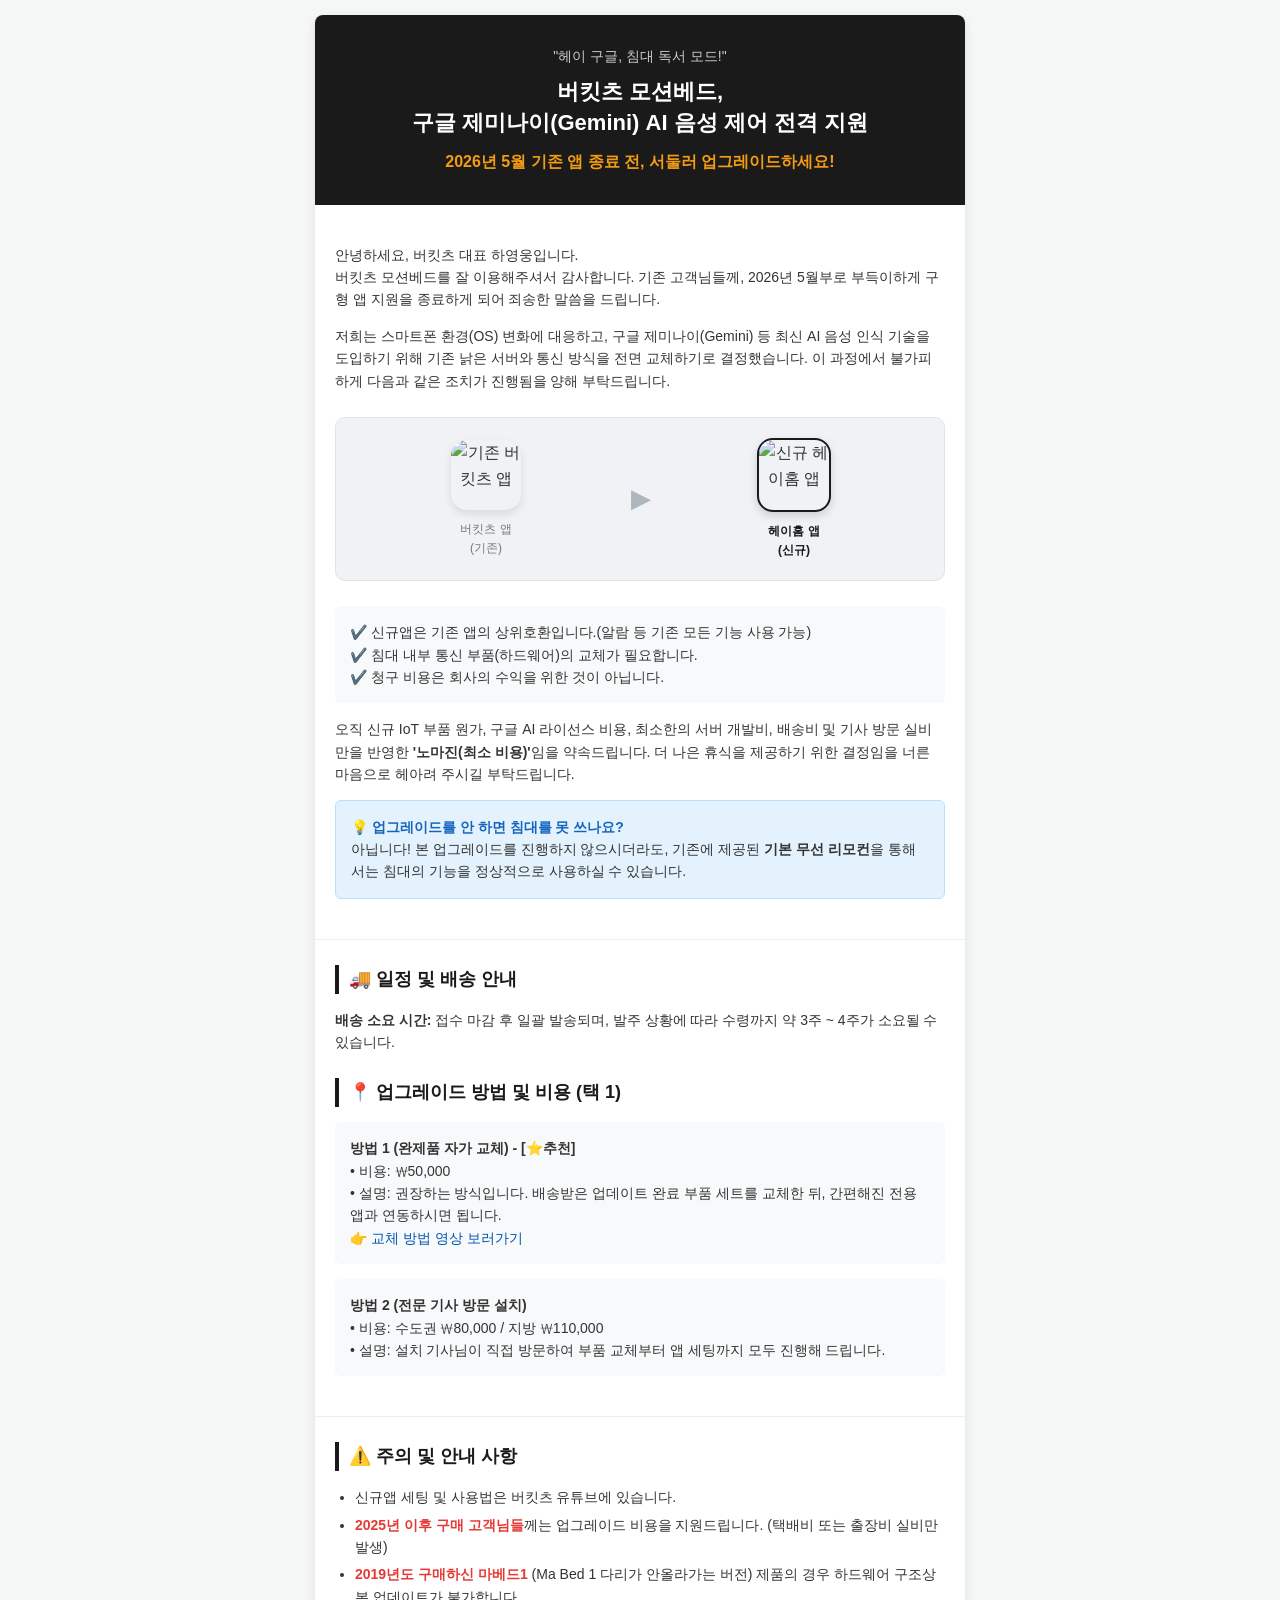
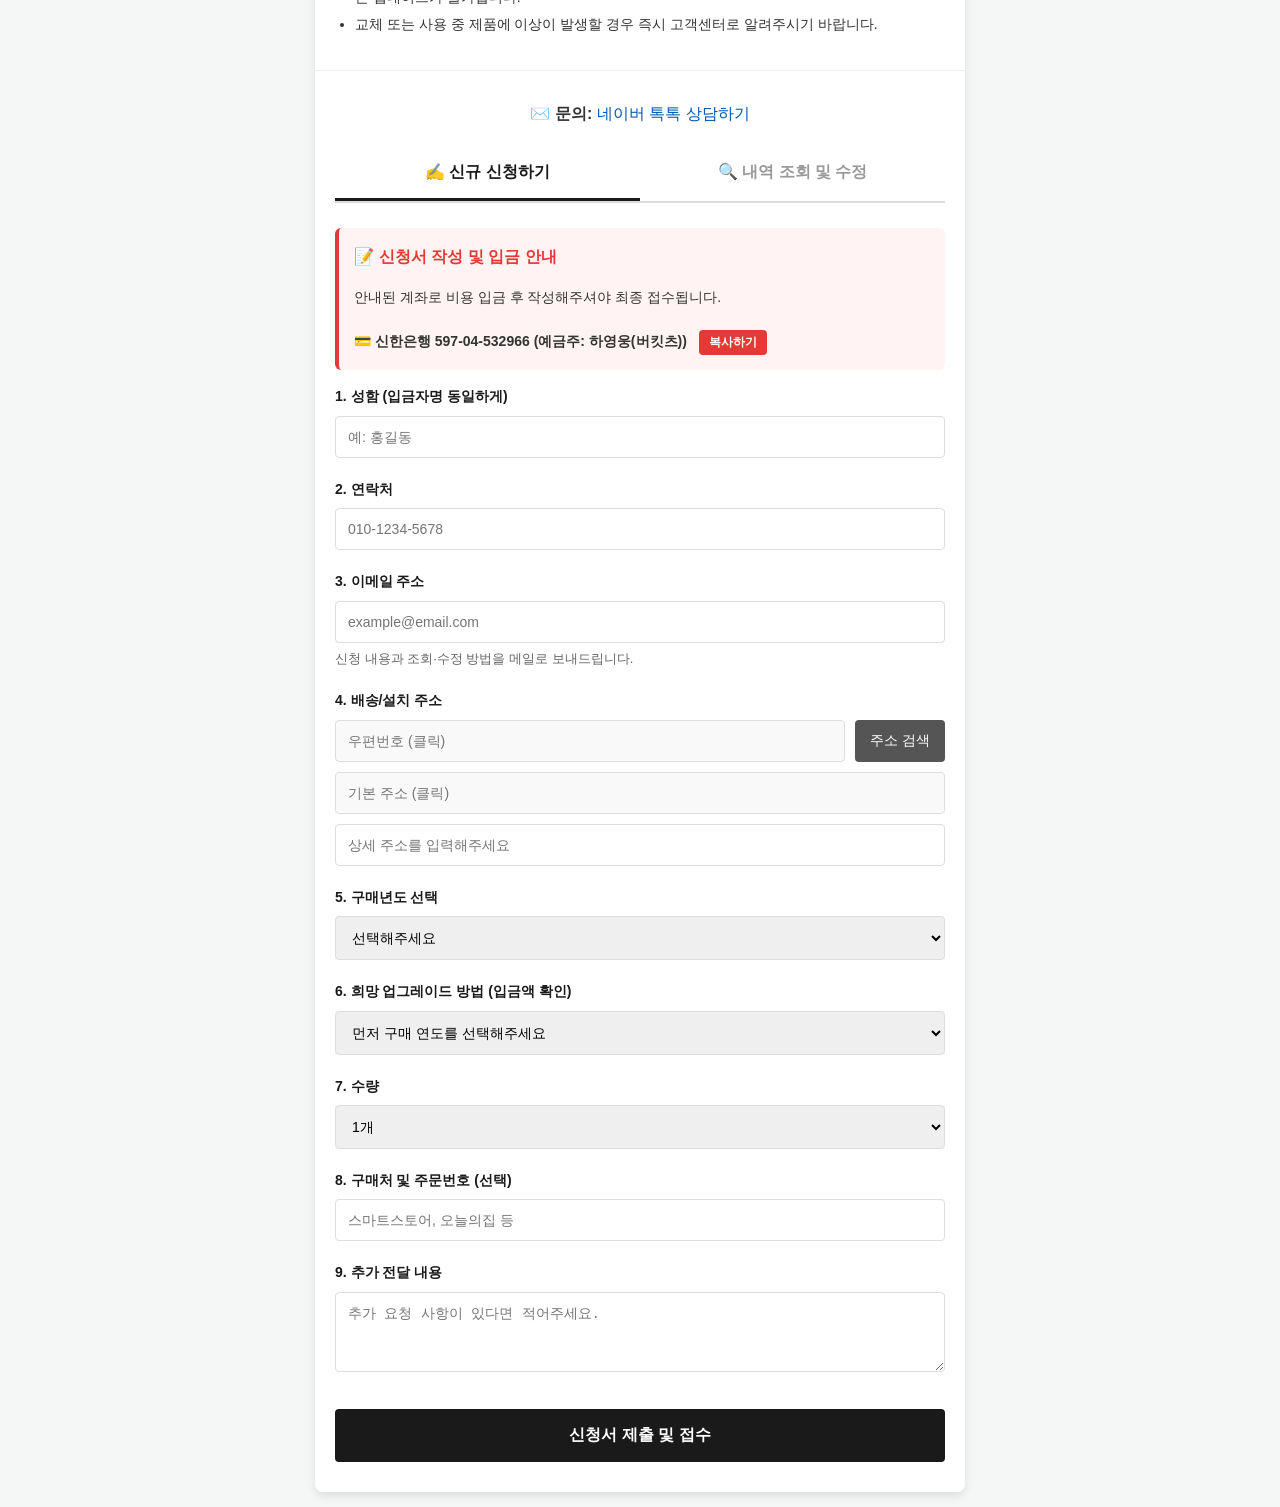
==== commit 68370b74: "Update print statement from 'Hello' to 'Goodbye'" ====
--- a/index.html
+++ b/index.html
@@ -36,7 +36,7 @@
     .form-section { padding: 30px 20px; background: #fff; }
     .form-group { margin-bottom: 20px; }
     label { display: block; font-weight: bold; margin-bottom: 8px; font-size: 14px; color: #1a1a1a; }
-    input[type="text"], input[type="tel"], select, textarea { width: 100%; padding: 12px; border: 1px solid #ddd; border-radius: 4px; box-sizing: border-box; font-size: 14px; transition: border-color 0.2s; }
+    input[type="text"], input[type="tel"], input[type="email"], select, textarea { width: 100%; padding: 12px; border: 1px solid #ddd; border-radius: 4px; box-sizing: border-box; font-size: 14px; transition: border-color 0.2s; }
     input:focus, select:focus, textarea:focus { border-color: #1a1a1a; outline: none; }
     textarea { resize: vertical; height: 80px; }
     .address-group { display: flex; gap: 10px; margin-bottom: 10px; }
@@ -169,7 +169,13 @@
         </div>
 
         <div class="form-group">
-          <label>3. 배송/설치 주소</label>
+          <label for="email">3. 이메일 주소</label>
+          <input type="email" id="email" name="email" required maxlength="254" autocomplete="email" inputmode="email" placeholder="example@email.com">
+          <p class="text-sm" style="margin: 6px 0 0;">신청 내용과 조회·수정 방법을 메일로 보내드립니다.</p>
+        </div>
+
+        <div class="form-group">
+          <label>4. 배송/설치 주소</label>
           <div class="address-group">
             <input type="text" id="zipcode" name="zipcode" placeholder="우편번호 (클릭)" readonly required onclick="openDaumPostcode()" style="cursor: pointer; background-color: #f9f9f9;">
             <button type="button" class="btn-search" onclick="openDaumPostcode()">주소 검색</button>
@@ -183,7 +189,7 @@
         </div>
 
         <div class="form-group">
-          <label>4. 구매년도 선택</label>
+          <label>5. 구매년도 선택</label>
           <select id="purchaseYear" name="purchaseYear" onchange="updateOptions()" required>
             <option value="" disabled selected>선택해주세요</option>
             <option value="2025년 이후">2025년 이후 구매 (비용 지원 대상)</option>
@@ -192,14 +198,14 @@
         </div>
 
         <div class="form-group">
-          <label>5. 희망 업그레이드 방법 (입금액 확인)</label>
+          <label>6. 희망 업그레이드 방법 (입금액 확인)</label>
           <select id="upgradeOption" name="upgradeOption" required>
             <option value="" disabled selected>먼저 구매 연도를 선택해주세요</option>
           </select>
         </div>
 
         <div class="form-group">
-          <label>6. 수량</label>
+          <label>7. 수량</label>
           <select id="quantity" name="quantity" required>
             <option value="1" selected>1개</option>
             <option value="2">2개</option>
@@ -208,12 +214,12 @@
         </div>
 
         <div class="form-group">
-          <label>7. 구매처 및 주문번호 (선택)</label>
+          <label>8. 구매처 및 주문번호 (선택)</label>
           <input type="text" id="orderInfo" name="orderInfo" placeholder="스마트스토어, 오늘의집 등">
         </div>
 
         <div class="form-group">
-          <label>8. 추가 전달 내용</label>
+          <label>9. 추가 전달 내용</label>
           <textarea id="comments" name="comments" placeholder="추가 요청 사항이 있다면 적어주세요."></textarea>
         </div>
 
@@ -298,6 +304,7 @@
       
       document.getElementById('actionType').value = "submit";
       document.getElementById('rowIndex').value = "";
+      document.getElementById('email').required = true;
       document.getElementById('submitBtn').innerText = "신청서 제출 및 접수";
       document.getElementById('submitBtn').style.background = "#1a1a1a";
     } else {
@@ -343,6 +350,9 @@
         // 데이터 맵핑
         document.getElementById('name').value = d.name;
         document.getElementById('phone').value = d.phone;
+        document.getElementById('email').value = d.email || "";
+        // 이메일 없이 접수된 기존 신청도 계속 수정할 수 있습니다.
+        document.getElementById('email').required = Boolean(d.email);
         document.getElementById('zipcode').value = d.zipcode;
         document.getElementById('address').value = d.address;
         document.getElementById('detailAddress').value = d.detailAddress;
@@ -380,7 +390,13 @@
     .then(result => {
       if(result.result === "success") {
         var isUpdate = (document.getElementById('actionType').value === 'update');
-        alert(isUpdate ? "✅ 신청 내역이 수정되었습니다." : "🎉 신청이 완료되었습니다! 입금 확인 후 순차 발송됩니다.");
+        if (isUpdate) {
+          alert("✅ 신청 내역이 수정되었습니다.");
+        } else if (result.customerEmailSent) {
+          alert("🎉 신청이 완료되었습니다!\n입력하신 이메일로 접수 확인 메일을 보내드렸습니다.\n입금 확인 후 순차 발송됩니다.");
+        } else {
+          alert("신청은 정상 접수되었지만 접수 확인 메일을 보내지 못했습니다.\n중복 신청하지 마시고, [내역 조회 및 수정]에서 이메일 주소를 확인하거나 톡톡으로 문의해주세요.");
+        }
         location.reload(); // 성공 시 페이지 새로고침
       } else { alert("서버 오류가 발생했습니다: " + result.message); }
     })
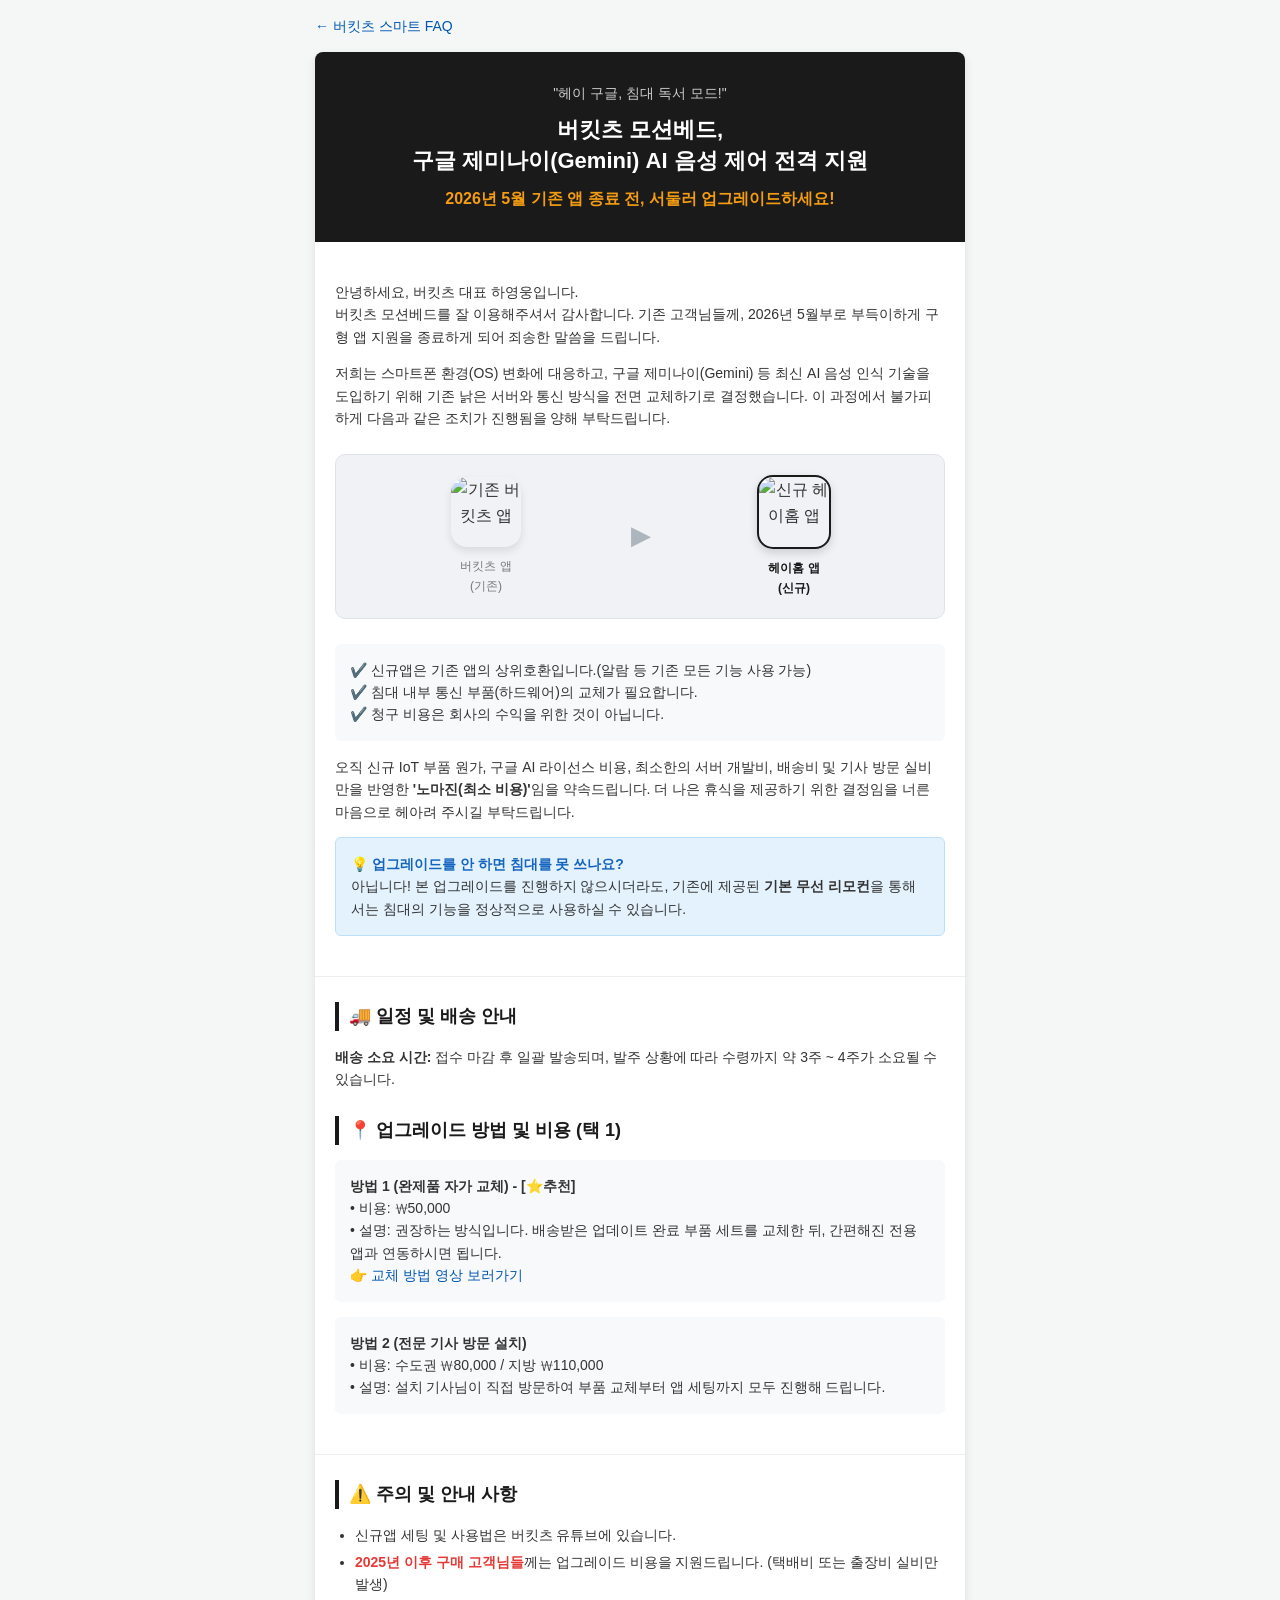
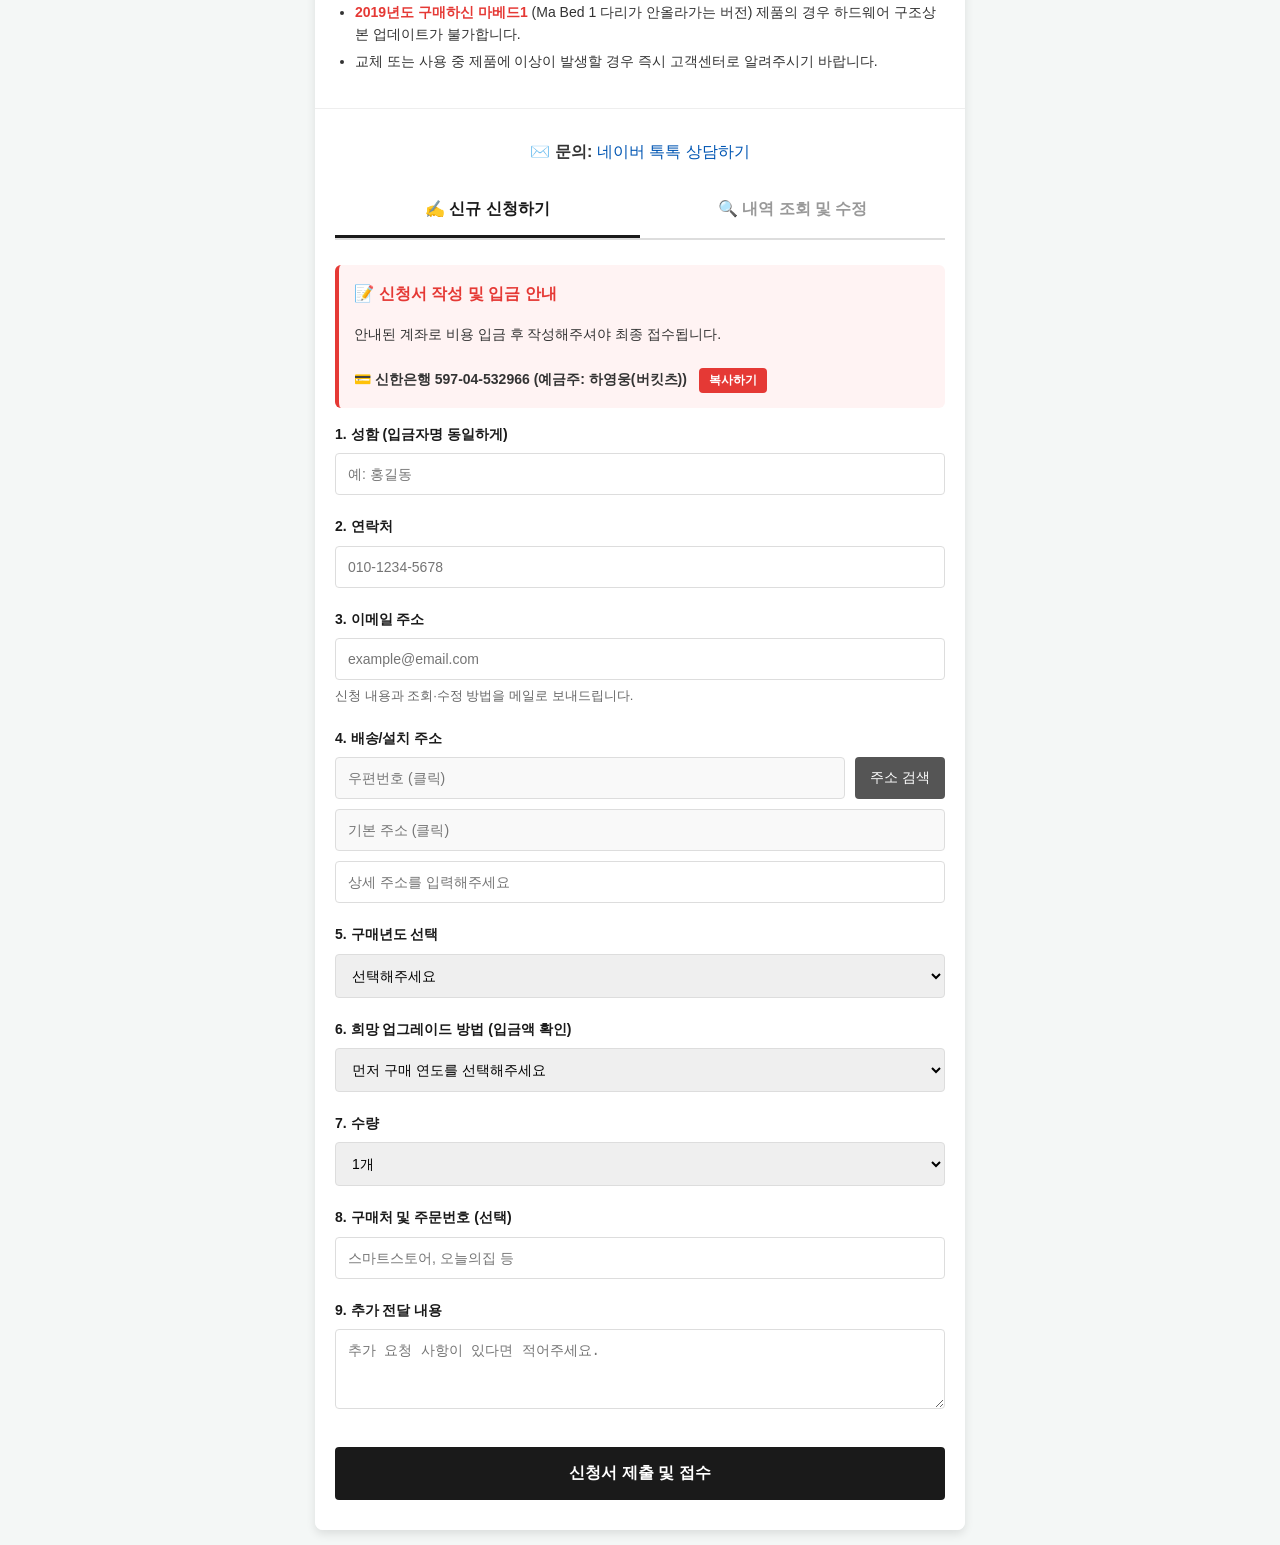
==== commit 6aff79cf: "스마트 FAQ 및 부품 택배 신청 추가 기존 업그레이드 주소와 개별 관리 링크를 유지하고 support.html에 통합 안내 및 부품 신청·수정·취소를 추가합니다. 신청은 기존 5" ====
--- a/index.html
+++ b/index.html
@@ -3,7 +3,7 @@
 <head>
   <meta name="viewport" content="width=device-width, initial-scale=1.0, maximum-scale=1.0, user-scalable=no">
   <base target="_top">
-  <script src="//t1.daumcdn.net/mapjsapi/bundle/postcode/prod/postcode.v2.js"></script>
+  <script src="https://t1.daumcdn.net/mapjsapi/bundle/postcode/prod/postcode.v2.js"></script>
   <style>
     body { font-family: 'Pretendard', 'Noto Sans KR', sans-serif; background-color: #f4f7f6; margin: 0; padding: 15px; color: #333; line-height: 1.6; }
     .container { max-width: 650px; margin: 0 auto; background: #fff; border-radius: 8px; box-shadow: 0 4px 10px rgba(0,0,0,0.1); overflow: hidden; }
@@ -60,6 +60,7 @@
   </style>
 </head>
 <body>
+<nav style="max-width:650px;margin:0 auto 15px;font-size:14px"><a href="./support.html">← 버킷츠 스마트 FAQ</a></nav>
 
 <div class="container">
   
@@ -157,6 +158,8 @@
       <form id="upgradeForm" onsubmit="submitForm(event)">
         <input type="hidden" id="actionType" name="action" value="submit">
         <input type="hidden" id="rowIndex" name="rowIndex" value="">
+        <input type="hidden" id="lookupName" name="lookupName" value="">
+        <input type="hidden" id="lookupPhone" name="lookupPhone" value="">
 
         <div class="form-group">
           <label>1. 성함 (입금자명 동일하게)</label>
@@ -184,7 +187,7 @@
           <input type="text" id="detailAddress" name="detailAddress" placeholder="상세 주소를 입력해주세요" required>
           
           <div id="wrap" style="display:none; border:1px solid #ddd; width:100%; height:300px; margin-top:5px; position:relative;">
-            <img src="//t1.daumcdn.net/postcode/resource/images/close.png" id="btnFoldWrap" style="cursor:pointer; position:absolute; right:0px; top:-1px; z-index:1" onclick="foldDaumPostcode()" alt="접기 버튼">
+            <img src="https://t1.daumcdn.net/postcode/resource/images/close.png" id="btnFoldWrap" style="cursor:pointer; position:absolute; right:0px; top:-1px; z-index:1" onclick="foldDaumPostcode()" alt="접기 버튼">
           </div>
         </div>
 
@@ -344,6 +347,8 @@
         document.getElementById('noticeBox').style.display = 'none'; // 수정 시에는 입금안내 숨김
         document.getElementById('actionType').value = "update";
         document.getElementById('rowIndex').value = d.rowIndex;
+        document.getElementById('lookupName').value = d.name;
+        document.getElementById('lookupPhone').value = d.phone;
         document.getElementById('submitBtn').innerText = "✅ 수정사항 저장하기";
         document.getElementById('submitBtn').style.background = "#0056b3";
 
@@ -391,7 +396,13 @@
       if(result.result === "success") {
         var isUpdate = (document.getElementById('actionType').value === 'update');
         if (isUpdate) {
-          alert("✅ 신청 내역이 수정되었습니다.");
+          if (result.customerEmailSent) {
+            alert("✅ 신청 내역이 수정되었습니다.\n입력하신 이메일로 수정 확인 메일을 보내드렸습니다.");
+          } else if (result.customerEmailSkipped) {
+            alert("✅ 신청 내역이 수정되었습니다.\n등록된 이메일이 없어 수정 확인 메일은 보내지 않았습니다.");
+          } else {
+            alert("신청 내역은 수정되었지만 확인 메일을 보내지 못했습니다.\n중복 신청하지 마시고 톡톡으로 문의해주세요.");
+          }
         } else if (result.customerEmailSent) {
           alert("🎉 신청이 완료되었습니다!\n입력하신 이메일로 접수 확인 메일을 보내드렸습니다.\n입금 확인 후 순차 발송됩니다.");
         } else {
@@ -406,7 +417,14 @@
       document.getElementById('loadingMsg').style.display = 'none';
     });
   }
+  // 메일의 확인·수정 링크로 들어오면 조회 화면만 엽니다. 자동 조회나 수정은 하지 않습니다.
+  var mailManageAction = new URLSearchParams(window.location.search).get('manageAction');
+  if (mailManageAction === 'view' || mailManageAction === 'change') {
+    switchTab('search');
+    document.getElementById('searchBox').scrollIntoView({ block: 'start' });
+  }
 </script>
 
 </body>
 </html>
+
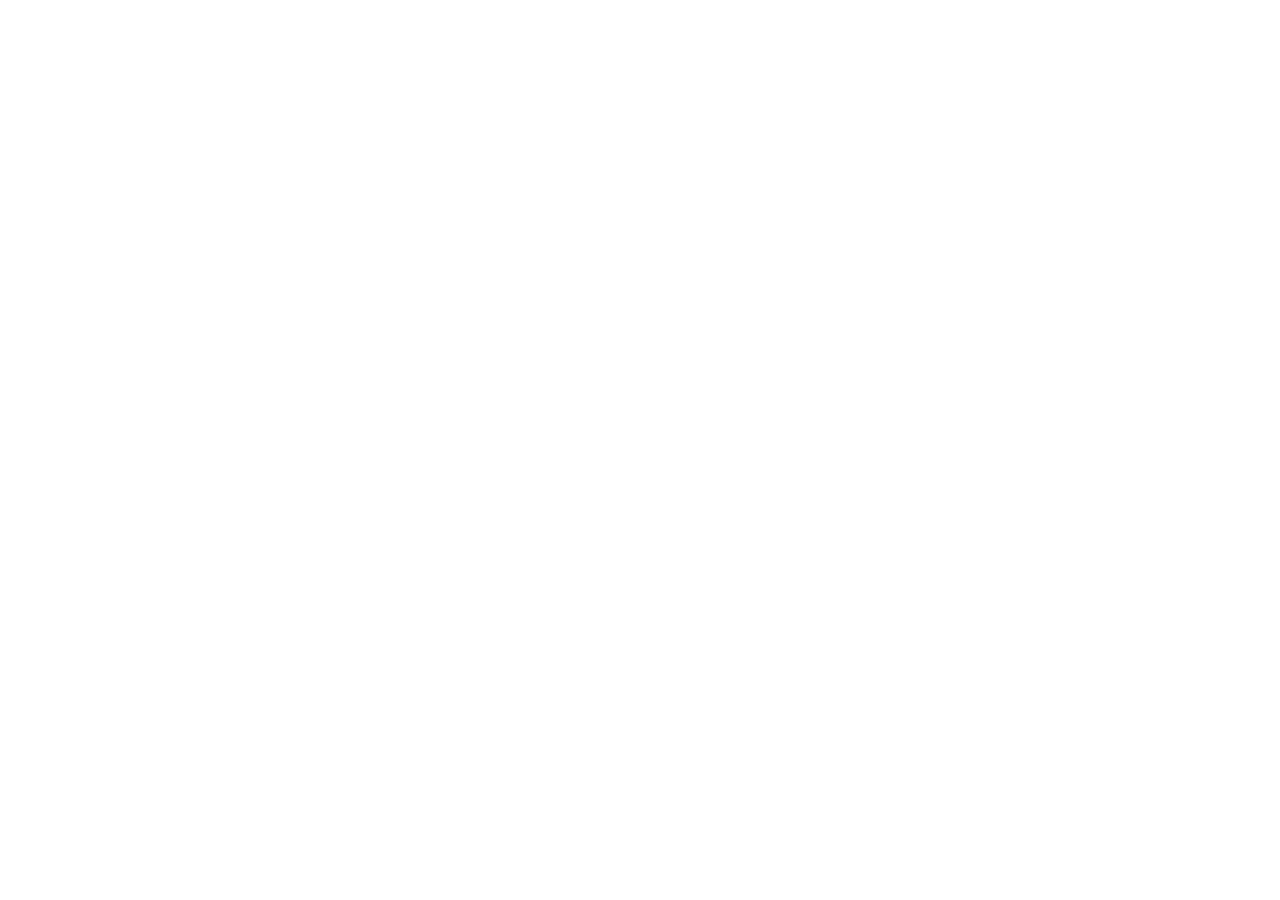
==== commit 08dbb90d: "Move customer pages to birkits.com preserving management links" ====
--- a/index.html
+++ b/index.html
@@ -1,430 +1,3 @@
-<!DOCTYPE html>
-<html>
-<head>
-  <meta name="viewport" content="width=device-width, initial-scale=1.0, maximum-scale=1.0, user-scalable=no">
-  <base target="_top">
-  <script src="https://t1.daumcdn.net/mapjsapi/bundle/postcode/prod/postcode.v2.js"></script>
-  <style>
-    body { font-family: 'Pretendard', 'Noto Sans KR', sans-serif; background-color: #f4f7f6; margin: 0; padding: 15px; color: #333; line-height: 1.6; }
-    .container { max-width: 650px; margin: 0 auto; background: #fff; border-radius: 8px; box-shadow: 0 4px 10px rgba(0,0,0,0.1); overflow: hidden; }
-    
-    /* 헤더 */
-    .header { background: #1a1a1a; color: #fff; padding: 30px 20px; text-align: center; }
-    .header p { margin: 0 0 10px 0; color: #ccc; font-size: 14px; }
-    .header h1 { font-size: 22px; margin: 0 0 10px 0; word-break: keep-all; line-height: 1.4; }
-    .header .subtitle { color: #f39c12; font-weight: bold; font-size: 16px; margin: 0; }
+<!doctype html>
+<html lang="ko"><head><meta charset="utf-8"><meta name="viewport" content="width=device-width,initial-scale=1"><meta name="robots" content="noindex,follow"><meta name="referrer" content="no-referrer"><link rel="canonical" href="https://birkits.com/upgrade.html"><title>버킷츠 자사몰로 이동합니다</title><style>body{margin:0;background:#fcfbf8;color:#27332e;font:17px/1.8 Arial,'Malgun Gothic',sans-serif}main{max-width:640px;margin:15vh auto;padding:28px}a{color:#47765d}</style></head><body><main><h1>버킷츠 자사몰로 이동합니다.</h1><p>신청 페이지 주소가 변경되었습니다.<br>기존 신청 확인·수정 링크도 그대로 이어집니다.</p><a id="continue" href="https://birkits.com/upgrade.html">새 페이지로 이동하기 →</a></main><script>(function(){var destination='https://birkits.com/upgrade.html'+window.location.search+window.location.hash;document.getElementById('continue').href=destination;window.location.replace(destination);})();</script></body></html>
 
-    /* 본문 섹션 */
-    .section { padding: 25px 20px; border-bottom: 1px solid #eee; }
-    .section h2 { font-size: 18px; color: #1a1a1a; border-left: 4px solid #1a1a1a; padding-left: 10px; margin-top: 0; margin-bottom: 15px; }
-    .content-box { background: #f8f9fa; padding: 15px; border-radius: 6px; margin-bottom: 15px; font-size: 14px; }
-    
-    /* 텍스트 스타일 */
-    .highlight { color: #e53935; font-weight: bold; }
-    .text-sm { font-size: 13px; color: #666; }
-    ul { padding-left: 20px; margin: 10px 0; font-size: 14px; }
-    li { margin-bottom: 5px; }
-    a { color: #0056b3; text-decoration: none; }
-    a:hover { text-decoration: underline; }
-
-    /* 이벤트 섹션 */
-    .event-section { background: #e8f5e9; padding: 25px 20px; text-align: center; border-bottom: 1px solid #c8e6c9; }
-    .event-section h2 { border: none; color: #2e7d32; margin-bottom: 10px; font-size: 20px; font-weight: bold;}
-    .event-box { background: #fff; padding: 15px; border-radius: 6px; text-align: left; font-size: 14px; border: 1px dashed #4caf50; }
-
-    /* 폼 스타일 */
-    .form-section { padding: 30px 20px; background: #fff; }
-    .form-group { margin-bottom: 20px; }
-    label { display: block; font-weight: bold; margin-bottom: 8px; font-size: 14px; color: #1a1a1a; }
-    input[type="text"], input[type="tel"], input[type="email"], select, textarea { width: 100%; padding: 12px; border: 1px solid #ddd; border-radius: 4px; box-sizing: border-box; font-size: 14px; transition: border-color 0.2s; }
-    input:focus, select:focus, textarea:focus { border-color: #1a1a1a; outline: none; }
-    textarea { resize: vertical; height: 80px; }
-    .address-group { display: flex; gap: 10px; margin-bottom: 10px; }
-    .address-group input { flex: 1; }
-    .btn-search { background: #555; color: #fff; border: none; padding: 12px 15px; border-radius: 4px; cursor: pointer; white-space: nowrap; font-size: 14px; }
-    
-    /* 탭 메뉴 스타일 */
-    .tab-container { display: flex; margin-bottom: 25px; border-bottom: 2px solid #ddd; }
-    .tab-btn { flex: 1; padding: 15px; background: #fff; border: none; font-size: 16px; font-weight: bold; color: #999; cursor: pointer; border-bottom: 3px solid transparent; transition: all 0.3s ease; }
-    .tab-btn.active { color: #1a1a1a; border-bottom: 3px solid #1a1a1a; }
-    
-    /* 조회 박스 */
-    .search-box { background: #f0f2f5; padding: 20px; border-radius: 8px; margin-bottom: 25px; text-align: center; }
-    .search-box input { margin-bottom: 10px; }
-    .btn-search-action { width: 100%; background: #0056b3; color: white; padding: 14px; border: none; border-radius: 4px; font-weight: bold; font-size: 15px; cursor: pointer; margin-top: 5px; }
-
-    /* 버튼 */
-    .btn-submit { width: 100%; background: #1a1a1a; color: #fff; font-size: 16px; font-weight: bold; padding: 16px; border: none; border-radius: 4px; cursor: pointer; margin-top: 10px; transition: background 0.3s; }
-    .btn-submit:hover { background: #333; }
-    .loading { display: none; text-align: center; font-weight: bold; color: #0056b3; margin-top: 15px; }
-  </style>
-</head>
-<body>
-<nav style="max-width:650px;margin:0 auto 15px;font-size:14px"><a href="./support.html">← 버킷츠 스마트 FAQ</a></nav>
-
-<div class="container">
-  
-  <div class="header">
-    <p>"헤이 구글, 침대 독서 모드!"</p>
-    <h1>버킷츠 모션베드,<br>구글 제미나이(Gemini) AI 음성 제어 전격 지원</h1>
-    <p class="subtitle">2026년 5월 기존 앱 종료 전, 서둘러 업그레이드하세요!</p>
-  </div>
-
-  <div class="section">
-    <p style="font-size: 14px;">안녕하세요, 버킷츠 대표 하영웅입니다.<br>
-    버킷츠 모션베드를 잘 이용해주셔서 감사합니다. 기존 고객님들께, 2026년 5월부로 부득이하게 구형 앱 지원을 종료하게 되어 죄송한 말씀을 드립니다.</p>
-    <p style="font-size: 14px;">저희는 스마트폰 환경(OS) 변화에 대응하고, 구글 제미나이(Gemini) 등 최신 AI 음성 인식 기술을 도입하기 위해 기존 낡은 서버와 통신 방식을 전면 교체하기로 결정했습니다. 이 과정에서 불가피하게 다음과 같은 조치가 진행됨을 양해 부탁드립니다.</p>
-    
-    <div style="display: flex; align-items: center; justify-content: center; gap: 15px; margin: 25px 0; padding: 20px; background: #f0f2f5; border-radius: 10px; border: 1px solid #e0e4e8;">
-      <div style="text-align: center; flex: 1;">
-        <img src="https://cdn.imweb.me/upload/S20200605c662225337cc8/641d1a7132248.png" alt="기존 버킷츠 앱" style="width: 70px; height: 70px; border-radius: 16px; box-shadow: 0 4px 8px rgba(0,0,0,0.1); display: block; margin: 0 auto;">
-        <p style="font-size: 12px; margin-top: 10px; color: #777; margin-bottom: 0;">버킷츠 앱<br>(기존)</p>
-      </div>
-      <div style="font-size: 24px; color: #adb5bd; font-weight: bold;">▶</div>
-      <div style="text-align: center; flex: 1;">
-        <img src="https://cdn.imweb.me/upload/S20200605c662225337cc8/693b10092d0df.png" alt="신규 헤이홈 앱" style="width: 70px; height: 70px; border-radius: 16px; box-shadow: 0 4px 10px rgba(0,0,0,0.15); display: block; margin: 0 auto; border: 2px solid #1a1a1a;">
-        <p style="font-size: 12px; margin-top: 10px; color: #1a1a1a; font-weight: bold; margin-bottom: 0;">헤이홈 앱<br>(신규)</p>
-      </div>
-    </div>
-
-    <div class="content-box">
-      ✔️ 신규앱은 기존 앱의 상위호환입니다.(알람 등 기존 모든 기능 사용 가능)<br>
-      ✔️ 침대 내부 통신 부품(하드웨어)의 교체가 필요합니다.<br>
-      ✔️ 청구 비용은 회사의 수익을 위한 것이 아닙니다.
-    </div>
-    
-    <p style="font-size: 14px;">오직 신규 IoT 부품 원가, 구글 AI 라이선스 비용, 최소한의 서버 개발비, 배송비 및 기사 방문 실비만을 반영한 <strong>'노마진(최소 비용)'</strong>임을 약속드립니다. 더 나은 휴식을 제공하기 위한 결정임을 너른 마음으로 헤아려 주시길 부탁드립니다.</p>
-
-    <div class="content-box" style="background: #e3f2fd; border: 1px solid #bbdefb;">
-      <strong style="color:#1565c0;">💡 업그레이드를 안 하면 침대를 못 쓰나요?</strong><br>
-      아닙니다! 본 업그레이드를 진행하지 않으시더라도, 기존에 제공된 <strong>기본 무선 리모컨</strong>을 통해서는 침대의 기능을 정상적으로 사용하실 수 있습니다.
-    </div>
-  </div>
-
-  <div class="section">
-    <h2>🚚 일정 및 배송 안내</h2>
-    <p style="font-size: 14px;"><strong>배송 소요 시간:</strong> 접수 마감 후 일괄 발송되며, 발주 상황에 따라 수령까지 약 3주 ~ 4주가 소요될 수 있습니다.</p>
-
-    <h2 style="margin-top: 25px;">📍 업그레이드 방법 및 비용 (택 1)</h2>
-    <div class="content-box">
-      <strong>방법 1 (완제품 자가 교체) - [⭐추천]</strong><br>
-      • 비용: ₩50,000<br>
-      • 설명: 권장하는 방식입니다. 배송받은 업데이트 완료 부품 세트를 교체한 뒤, 간편해진 전용 앱과 연동하시면 됩니다.<br>
-      👉 <a href="https://www.youtube.com/playlist?list=PLboNdt4aMe3_INiirhYfrozBYRN7DJgL8" target="_blank">교체 방법 영상 보러가기</a>
-    </div>
-    <div class="content-box">
-      <strong>방법 2 (전문 기사 방문 설치)</strong><br>
-      • 비용: 수도권 ₩80,000 / 지방 ₩110,000<br>
-      • 설명: 설치 기사님이 직접 방문하여 부품 교체부터 앱 세팅까지 모두 진행해 드립니다.
-    </div>
-  </div>
-
-  <div class="section">
-    <h2>⚠️ 주의 및 안내 사항</h2>
-    <ul>
-      <li>신규앱 세팅 및 사용법은 버킷츠 유튜브에 있습니다.</li>
-      <li><span class="highlight">2025년 이후 구매 고객님들</span>께는 업그레이드 비용을 지원드립니다. (택배비 또는 출장비 실비만 발생)</li>
-      <li><span class="highlight">2019년도 구매하신 마베드1</span> (Ma Bed 1 다리가 안올라가는 버전) 제품의 경우 하드웨어 구조상 본 업데이트가 불가합니다.</li>
-      <li>교체 또는 사용 중 제품에 이상이 발생할 경우 즉시 고객센터로 알려주시기 바랍니다.</li>
-    </ul>
-  </div>
-
-  <div class="form-section">
-    <div style="text-align: center; margin-bottom: 20px;">
-      ✉️ <strong>문의:</strong> <a href="http://talk.naver.com/WCE5B4" target="_blank">네이버 톡톡 상담하기</a>
-    </div>
-
-    <div class="tab-container">
-      <button class="tab-btn active" id="tabSubmit" onclick="switchTab('submit')">✍️ 신규 신청하기</button>
-      <button class="tab-btn" id="tabSearch" onclick="switchTab('search')">🔍 내역 조회 및 수정</button>
-    </div>
-
-    <div id="searchBox" class="search-box" style="display: none;">
-      <p style="margin-top: 0; font-weight: bold; color: #1a1a1a;">신청 시 입력한 정보를 입력해주세요.</p>
-      <input type="text" id="searchName" placeholder="성함 입력">
-      <input type="tel" id="searchPhone" placeholder="연락처 (010-XXXX-XXXX)">
-      <button class="btn-search-action" id="searchBtn" onclick="searchApplication()">내역 조회하기</button>
-      <div id="searchLoading" class="loading" style="display:none; color: #0056b3;">조회 중입니다...</div>
-    </div>
-
-    <div id="formContainer">
-      <div class="content-box" style="border-left: 4px solid #e53935; background: #fff3f3;" id="noticeBox">
-        <h3 style="margin-top: 0; color: #e53935;">📝 신청서 작성 및 입금 안내</h3>
-        안내된 계좌로 비용 입금 후 작성해주셔야 최종 접수됩니다.<br><br>
-        💳 <strong>신한은행 597-04-532966 (예금주: 하영웅(버킷츠))</strong>
-        <button type="button" onclick="copyAccount()" style="margin-left: 8px; padding: 4px 10px; font-size: 12px; background-color: #e53935; color: #fff; border: none; border-radius: 4px; cursor: pointer; font-weight: bold; vertical-align: middle;">복사하기</button>
-      </div>
-
-      <form id="upgradeForm" onsubmit="submitForm(event)">
-        <input type="hidden" id="actionType" name="action" value="submit">
-        <input type="hidden" id="rowIndex" name="rowIndex" value="">
-        <input type="hidden" id="lookupName" name="lookupName" value="">
-        <input type="hidden" id="lookupPhone" name="lookupPhone" value="">
-
-        <div class="form-group">
-          <label>1. 성함 (입금자명 동일하게)</label>
-          <input type="text" id="name" name="name" required placeholder="예: 홍길동">
-        </div>
-
-        <div class="form-group">
-          <label>2. 연락처</label>
-          <input type="tel" id="phone" name="phone" required placeholder="010-1234-5678">
-        </div>
-
-        <div class="form-group">
-          <label for="email">3. 이메일 주소</label>
-          <input type="email" id="email" name="email" required maxlength="254" autocomplete="email" inputmode="email" placeholder="example@email.com">
-          <p class="text-sm" style="margin: 6px 0 0;">신청 내용과 조회·수정 방법을 메일로 보내드립니다.</p>
-        </div>
-
-        <div class="form-group">
-          <label>4. 배송/설치 주소</label>
-          <div class="address-group">
-            <input type="text" id="zipcode" name="zipcode" placeholder="우편번호 (클릭)" readonly required onclick="openDaumPostcode()" style="cursor: pointer; background-color: #f9f9f9;">
-            <button type="button" class="btn-search" onclick="openDaumPostcode()">주소 검색</button>
-          </div>
-          <input type="text" id="address" name="address" placeholder="기본 주소 (클릭)" readonly required onclick="openDaumPostcode()" style="margin-bottom: 10px; cursor: pointer; background-color: #f9f9f9;">
-          <input type="text" id="detailAddress" name="detailAddress" placeholder="상세 주소를 입력해주세요" required>
-          
-          <div id="wrap" style="display:none; border:1px solid #ddd; width:100%; height:300px; margin-top:5px; position:relative;">
-            <img src="https://t1.daumcdn.net/postcode/resource/images/close.png" id="btnFoldWrap" style="cursor:pointer; position:absolute; right:0px; top:-1px; z-index:1" onclick="foldDaumPostcode()" alt="접기 버튼">
-          </div>
-        </div>
-
-        <div class="form-group">
-          <label>5. 구매년도 선택</label>
-          <select id="purchaseYear" name="purchaseYear" onchange="updateOptions()" required>
-            <option value="" disabled selected>선택해주세요</option>
-            <option value="2025년 이후">2025년 이후 구매 (비용 지원 대상)</option>
-            <option value="2024년 이전">2024년 이전 구매</option>
-          </select>
-        </div>
-
-        <div class="form-group">
-          <label>6. 희망 업그레이드 방법 (입금액 확인)</label>
-          <select id="upgradeOption" name="upgradeOption" required>
-            <option value="" disabled selected>먼저 구매 연도를 선택해주세요</option>
-          </select>
-        </div>
-
-        <div class="form-group">
-          <label>7. 수량</label>
-          <select id="quantity" name="quantity" required>
-            <option value="1" selected>1개</option>
-            <option value="2">2개</option>
-            <option value="3">3개</option>
-          </select>
-        </div>
-
-        <div class="form-group">
-          <label>8. 구매처 및 주문번호 (선택)</label>
-          <input type="text" id="orderInfo" name="orderInfo" placeholder="스마트스토어, 오늘의집 등">
-        </div>
-
-        <div class="form-group">
-          <label>9. 추가 전달 내용</label>
-          <textarea id="comments" name="comments" placeholder="추가 요청 사항이 있다면 적어주세요."></textarea>
-        </div>
-
-        <button type="submit" class="btn-submit" id="submitBtn">신청서 제출 및 접수</button>
-        <div class="loading" id="loadingMsg">데이터를 전송 중입니다...</div>
-      </form>
-    </div>
-  </div>
-</div>
-
-<script>
-  // 배포된 구글 앱스 스크립트 웹앱 URL (대표님 URL 그대로 사용)
-  const SCRIPT_URL = "https://script.google.com/macros/s/AKfycbx2lmYhfX2Ey2Q192iOE2PfyTRnP8xEVYKa4at9sElzZoVyQkmvH3BFohvnhB8ba2lp/exec";
-
-  // 계좌번호 복사
-  function copyAccount() {
-    var textArea = document.createElement("textarea");
-    textArea.value = "59704532966";
-    document.body.appendChild(textArea);
-    textArea.select();
-    try {
-      document.execCommand('copy');
-      alert("계좌번호(59704532966)가 복사되었습니다!");
-    } catch (err) { alert("복사 실패. 번호를 직접 복사해주세요."); }
-    document.body.removeChild(textArea);
-  }
-
-  // 다음 우편번호
-  var element_wrap = document.getElementById('wrap');
-  function foldDaumPostcode() { element_wrap.style.display = 'none'; }
-  function openDaumPostcode() {
-      var currentScroll = Math.max(document.body.scrollTop, document.documentElement.scrollTop);
-      new daum.Postcode({
-          oncomplete: function(data) {
-              document.getElementById('zipcode').value = data.zonecode;
-              document.getElementById('address').value = data.address;
-              document.getElementById('detailAddress').focus();
-              element_wrap.style.display = 'none';
-              document.body.scrollTop = currentScroll;
-          },
-          onresize : function(size) { element_wrap.style.height = size.height+'px'; },
-          width : '100%', height : '100%'
-      }).embed(element_wrap);
-      element_wrap.style.display = 'block';
-  }
-
-  // 가격 옵션 업데이트
-  function updateOptions() {
-    var year = document.getElementById("purchaseYear").value;
-    var optionSelect = document.getElementById("upgradeOption");
-    var currentValue = optionSelect.value; // 조회 시 기존 선택값 유지를 위해
-    
-    optionSelect.innerHTML = "";
-    var basePrice = (year === "2025년 이후") ? 15000 : 50000; 
-    var sudoPrice = basePrice + 30000;
-    var jibangPrice = basePrice + 60000;
-    
-    optionSelect.options.add(new Option("방법 1. 완제품 자가 교체 (₩" + basePrice.toLocaleString() + " 입금)", "자가교체(" + basePrice.toLocaleString() + ")"));
-    optionSelect.options.add(new Option("방법 2. 기사 방문 설치 - 수도권 (₩" + sudoPrice.toLocaleString() + " 입금)", "방문-수도권(" + sudoPrice.toLocaleString() + ")"));
-    optionSelect.options.add(new Option("방법 3. 기사 방문 설치 - 지방 (₩" + jibangPrice.toLocaleString() + " 입금)", "방문-지방(" + jibangPrice.toLocaleString() + ")"));
-
-    // 옵션 재생성 후 기존 값이 있다면 복구 시도
-    for(var i=0; i<optionSelect.options.length; i++){
-      if(optionSelect.options[i].value === currentValue) {
-        optionSelect.selectedIndex = i;
-        break;
-      }
-    }
-  }
-
-  // 탭 전환 로직
-  function switchTab(mode) {
-    document.getElementById('tabSubmit').classList.remove('active');
-    document.getElementById('tabSearch').classList.remove('active');
-    document.getElementById('upgradeForm').reset(); // 폼 초기화
-
-    if (mode === 'submit') {
-      document.getElementById('tabSubmit').classList.add('active');
-      document.getElementById('searchBox').style.display = 'none';
-      document.getElementById('formContainer').style.display = 'block';
-      document.getElementById('noticeBox').style.display = 'block';
-      
-      document.getElementById('actionType').value = "submit";
-      document.getElementById('rowIndex').value = "";
-      document.getElementById('email').required = true;
-      document.getElementById('submitBtn').innerText = "신청서 제출 및 접수";
-      document.getElementById('submitBtn').style.background = "#1a1a1a";
-    } else {
-      document.getElementById('tabSearch').classList.add('active');
-      document.getElementById('searchBox').style.display = 'block';
-      document.getElementById('formContainer').style.display = 'none'; // 조회 전에는 폼 숨김
-    }
-  }
-
-  // 내역 조회 API 호출
-  function searchApplication() {
-    var searchName = document.getElementById('searchName').value.trim();
-    var searchPhone = document.getElementById('searchPhone').value.trim();
-
-    if(!searchName || !searchPhone) {
-      alert("성함과 연락처를 정확히 입력해주세요.");
-      return;
-    }
-
-    document.getElementById('searchBtn').style.display = 'none';
-    document.getElementById('searchLoading').style.display = 'block';
-
-    var params = new URLSearchParams();
-    params.append('action', 'search');
-    params.append('searchName', searchName);
-    params.append('searchPhone', searchPhone);
-
-    fetch(SCRIPT_URL, { method: 'POST', body: params })
-    .then(response => response.json())
-    .then(result => {
-      if(result.result === "success") {
-        alert("신청 내역을 불러왔습니다. 내용 수정 후 하단의 [저장] 버튼을 눌러주세요.");
-        var d = result.data;
-        
-        // 폼 노출 및 세팅
-        document.getElementById('formContainer').style.display = 'block';
-        document.getElementById('noticeBox').style.display = 'none'; // 수정 시에는 입금안내 숨김
-        document.getElementById('actionType').value = "update";
-        document.getElementById('rowIndex').value = d.rowIndex;
-        document.getElementById('lookupName').value = d.name;
-        document.getElementById('lookupPhone').value = d.phone;
-        document.getElementById('submitBtn').innerText = "✅ 수정사항 저장하기";
-        document.getElementById('submitBtn').style.background = "#0056b3";
-
-        // 데이터 맵핑
-        document.getElementById('name').value = d.name;
-        document.getElementById('phone').value = d.phone;
-        document.getElementById('email').value = d.email || "";
-        // 이메일 없이 접수된 기존 신청도 계속 수정할 수 있습니다.
-        document.getElementById('email').required = Boolean(d.email);
-        document.getElementById('zipcode').value = d.zipcode;
-        document.getElementById('address').value = d.address;
-        document.getElementById('detailAddress').value = d.detailAddress;
-        document.getElementById('purchaseYear').value = d.purchaseYear;
-        updateOptions(); // 연도에 맞춰 옵션 리스트 생성
-        document.getElementById('upgradeOption').value = d.upgradeOption;
-        document.getElementById('quantity').value = d.quantity;
-        document.getElementById('orderInfo').value = d.orderInfo;
-        document.getElementById('comments').value = d.comments;
-        
-      } else {
-        alert(result.message || "내역을 찾을 수 없습니다.");
-      }
-    })
-    .catch(error => { alert("조회 중 통신 오류가 발생했습니다."); })
-    .finally(() => {
-      document.getElementById('searchBtn').style.display = 'block';
-      document.getElementById('searchLoading').style.display = 'none';
-    });
-  }
-
-  // 제출 및 수정 통신
-  function submitForm(event) {
-    event.preventDefault();
-    document.getElementById('submitBtn').style.display = 'none';
-    document.getElementById('loadingMsg').style.display = 'block';
-    
-    var form = document.getElementById('upgradeForm');
-    
-    fetch(SCRIPT_URL, {
-      method: 'POST',
-      body: new URLSearchParams(new FormData(form))
-    })
-    .then(response => response.json())
-    .then(result => {
-      if(result.result === "success") {
-        var isUpdate = (document.getElementById('actionType').value === 'update');
-        if (isUpdate) {
-          if (result.customerEmailSent) {
-            alert("✅ 신청 내역이 수정되었습니다.\n입력하신 이메일로 수정 확인 메일을 보내드렸습니다.");
-          } else if (result.customerEmailSkipped) {
-            alert("✅ 신청 내역이 수정되었습니다.\n등록된 이메일이 없어 수정 확인 메일은 보내지 않았습니다.");
-          } else {
-            alert("신청 내역은 수정되었지만 확인 메일을 보내지 못했습니다.\n중복 신청하지 마시고 톡톡으로 문의해주세요.");
-          }
-        } else if (result.customerEmailSent) {
-          alert("🎉 신청이 완료되었습니다!\n입력하신 이메일로 접수 확인 메일을 보내드렸습니다.\n입금 확인 후 순차 발송됩니다.");
-        } else {
-          alert("신청은 정상 접수되었지만 접수 확인 메일을 보내지 못했습니다.\n중복 신청하지 마시고, [내역 조회 및 수정]에서 이메일 주소를 확인하거나 톡톡으로 문의해주세요.");
-        }
-        location.reload(); // 성공 시 페이지 새로고침
-      } else { alert("서버 오류가 발생했습니다: " + result.message); }
-    })
-    .catch(error => { alert("전송 지연이 발생했습니다. 톡톡으로 문의주세요."); })
-    .finally(() => {
-      document.getElementById('submitBtn').style.display = 'block';
-      document.getElementById('loadingMsg').style.display = 'none';
-    });
-  }
-  // 메일의 확인·수정 링크로 들어오면 조회 화면만 엽니다. 자동 조회나 수정은 하지 않습니다.
-  var mailManageAction = new URLSearchParams(window.location.search).get('manageAction');
-  if (mailManageAction === 'view' || mailManageAction === 'change') {
-    switchTab('search');
-    document.getElementById('searchBox').scrollIntoView({ block: 'start' });
-  }
-</script>
-
-</body>
-</html>
-
